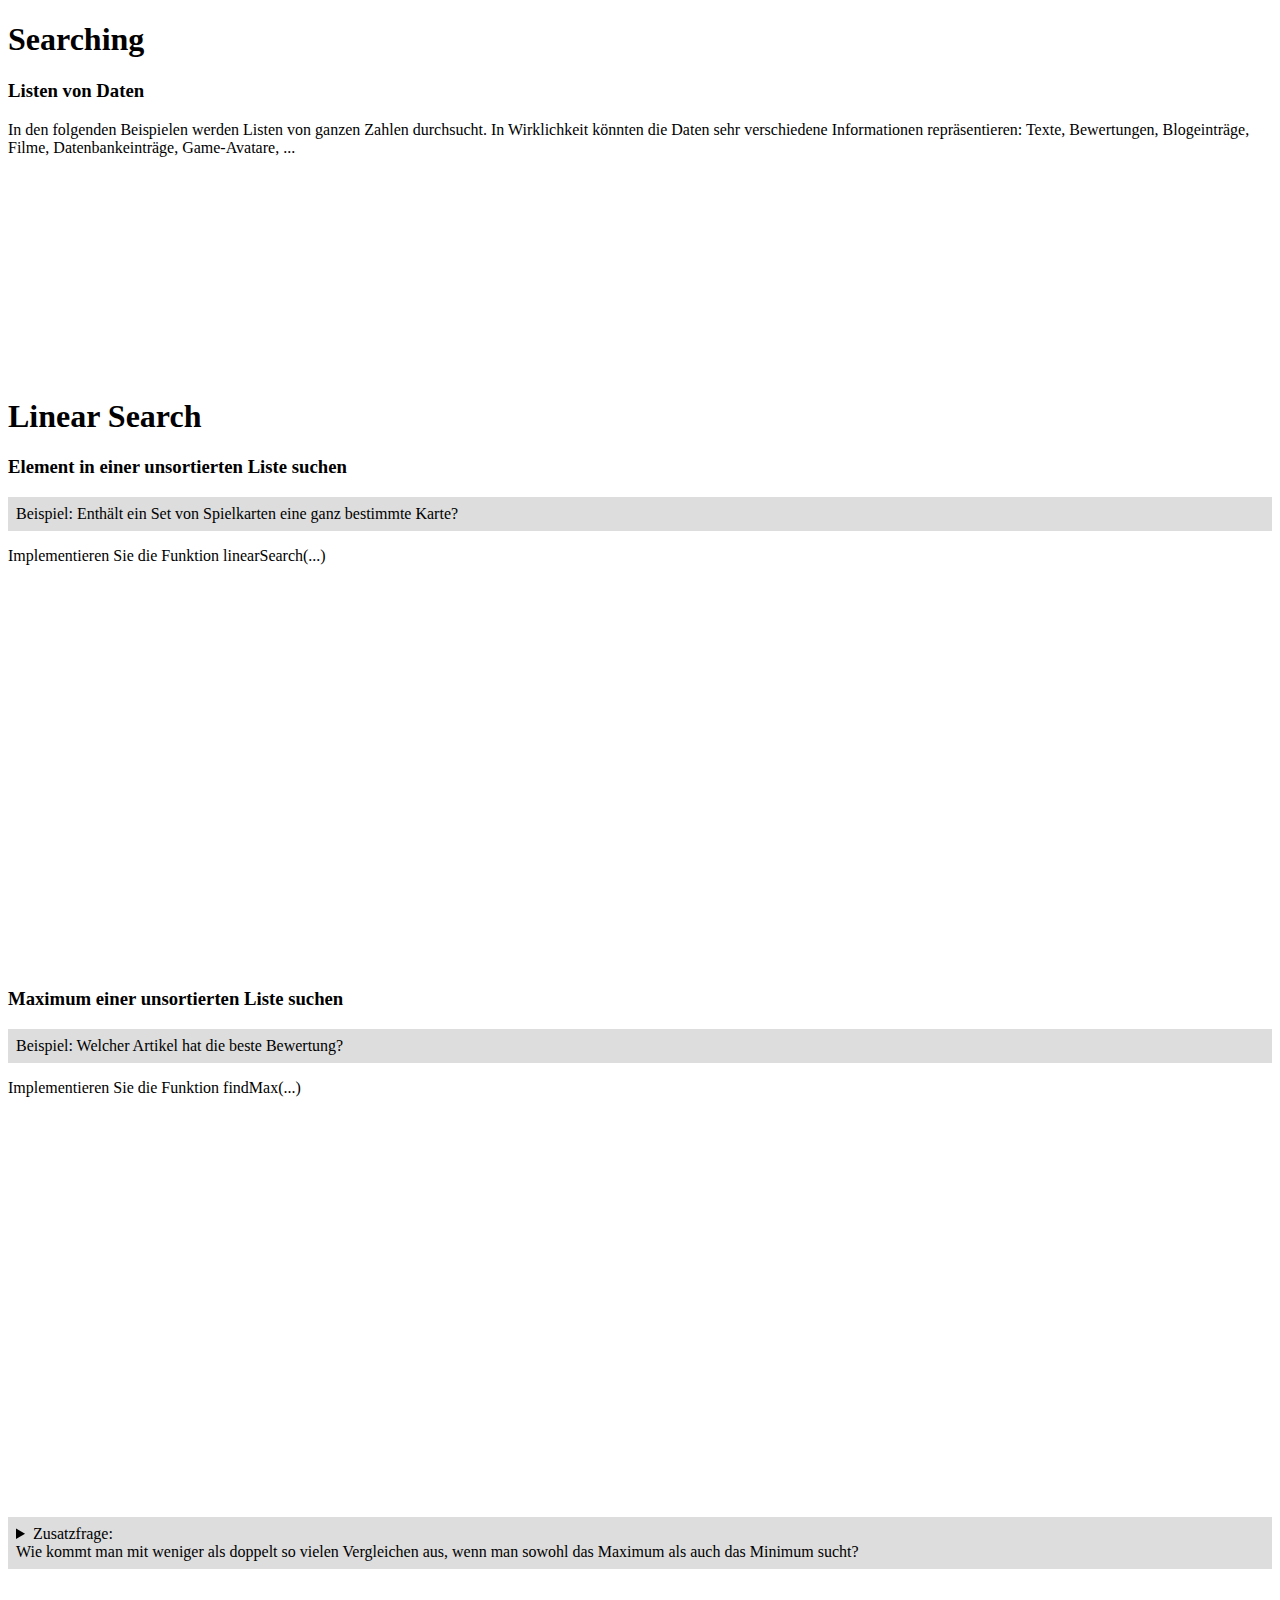
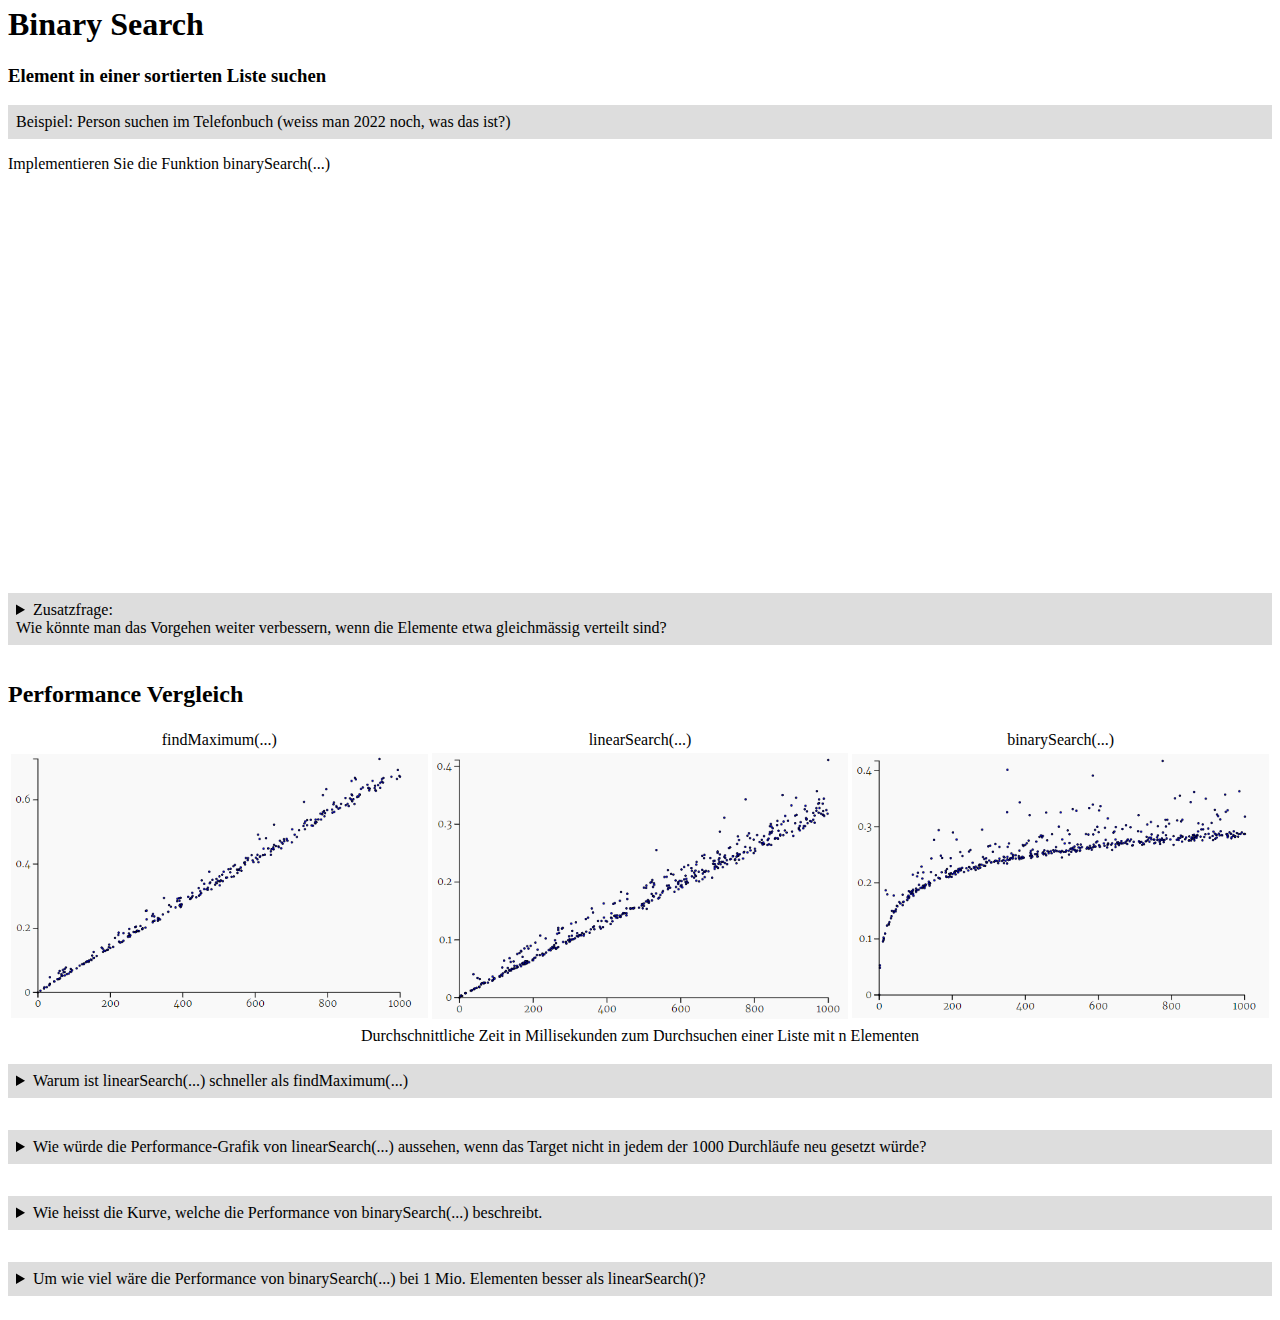
==== index.html @ fd2eef77 "Update index.html" ====
<!DOCTYPE html>
<html lang="en">
<head>
  <meta charset="UTF-8">
  <title>Searching</title>
  <link rel="stylesheet" href="https://gymburgdorf-ef23.github.io/helpers/basicstyle.css"></link>
  <style>
    p {margin: 1em 0;}
    .example {background-color: #ddd; margin: 1em 0; padding: 0.5em;}
    summary {background-color: #ddd; margin: 1em 0; padding: 0.5em;}
    details>div {background-color: #eee; margin-bottom: 1em 0; padding: 0.5em;}
    .performance {margin-bottom: 1em;}
    .performance td {width: 33%; text-align: center;}
    .performance img {width: 100%;}
  </style>
</head>
<body>
<h1>Searching</h1>
<h3>Listen von Daten</h3>
  <p>In den folgenden Beispielen werden Listen von ganzen Zahlen durchsucht. In Wirklichkeit könnten die Daten sehr verschiedene Informationen repräsentieren: Texte, Bewertungen, Blogeinträge, 
    Filme, Datenbankeinträge, Game-Avatare, ...</p>
<iframe src="https://trinket.io/embed/python/24c7a1c69e" width="100%" height="200" frameborder="0" marginwidth="0" marginheight="0" allowfullscreen></iframe>
<h1>Linear Search</h1>
<h3>Element in einer unsortierten Liste suchen</h3>
  <div class="example">Beispiel: Enthält ein Set von Spielkarten eine ganz bestimmte Karte?</div>
  <div>Implementieren Sie die Funktion linearSearch(...)</div>
  <iframe src="https://trinket.io/embed/python/cbec6f0f18" width="100%" height="400" frameborder="0" marginwidth="0" marginheight="0" allowfullscreen title="linear_search_template"></iframe>
<h3>Maximum einer unsortierten Liste suchen</h3>
  <div class="example">Beispiel: Welcher Artikel hat die beste Bewertung?</div>
  <div>Implementieren Sie die Funktion findMax(...)</div>
  <iframe src="https://trinket.io/embed/python/3503bf04b6" width="100%" height="400" frameborder="0" marginwidth="0" marginheight="0" allowfullscreen title="findMax_template"></iframe>
  <div>
    <details>
      <summary>Zusatzfrage:<br>Wie kommt man mit weniger als doppelt so vielen Vergleichen aus, wenn man sowohl das Maximum als auch das Minimum sucht?</summary>
      <div>Man kann immer die nächsten zwei Elemente a und b vergleichen. Anschliessend vergleicht man das grössere mit dem bisherigen Maximum und das kleinere mit dem bisherigen Minimum.
      So braucht man pro zwei Elemente nur drei Vergleiche statt vier. Diese Verbesserung ist also nicht enorm, die Laufzeit bleibt linear.</div>
    </details>
  </div>

<h1>Binary Search</h1>
<h3>Element in einer sortierten Liste suchen</h3>
  <div class="example">Beispiel: Person suchen im Telefonbuch (weiss man 2022 noch, was das ist?)</div>
  <div>Implementieren Sie die Funktion binarySearch(...)</div>
  <iframe src="https://trinket.io/embed/python/e49a5420cf" width="100%" height="400" frameborder="0" marginwidth="0" marginheight="0" allowfullscreen title="binary_search_template"></iframe>
  <div>
  <details>
    <summary>Zusatzfrage:<br>Wie könnte man das Vorgehen weiter verbessern, wenn die Elemente etwa gleichmässig verteilt sind?</summary>
    <div>Man kann für den nächsten Versuch statt der Mitte eine Position wählen, die etwa der erwarteten Position entspricht (für den Namen Zaugg kann man eher hinten im Telefonbuch aufschlagen). Man nennt dies <i>interpolierendes Suchen</i>.</div>
  </details>
  </div>
<h2>Performance Vergleich</h2>
  <table class="performance">
    <tr>
      <td>findMaximum(...)</td>
      <td>linearSearch(...)</td>
      <td>binarySearch(...)</td>
    </tr>
    <tr>
      <td><img src="./performance-findMax.png"></td>
      <td><img src="./performance-linearSearch.png"></td>
      <td><img src="./performance-binarySearch.png"></td>
    </tr>
    <tr>
      <td colspan=3>Durchschnittliche Zeit in Millisekunden zum Durchsuchen einer Liste mit n Elementen</td>
    </tr>
  </table>
  <details>
    <summary>Warum ist linearSearch(...) schneller als findMaximum(...)</summary>
    <div>...</div>
  </details>
  <details>
    <summary>Wie würde die Performance-Grafik von linearSearch(...) aussehen, wenn das Target nicht in jedem der 1000 Durchläufe neu gesetzt würde?</summary>
    <div>...</div>
  </details>
  <details>
    <summary>Wie heisst die Kurve, welche die Performance von binarySearch(...) beschreibt.</summary>
    <div>...</div>
  </details>
  <details>
    <summary>Um wie viel wäre die Performance von binarySearch(...) bei 1 Mio. Elementen besser als linearSearch()?</summary>
    <div>...</div>
  </details>
  
</body>
</html>
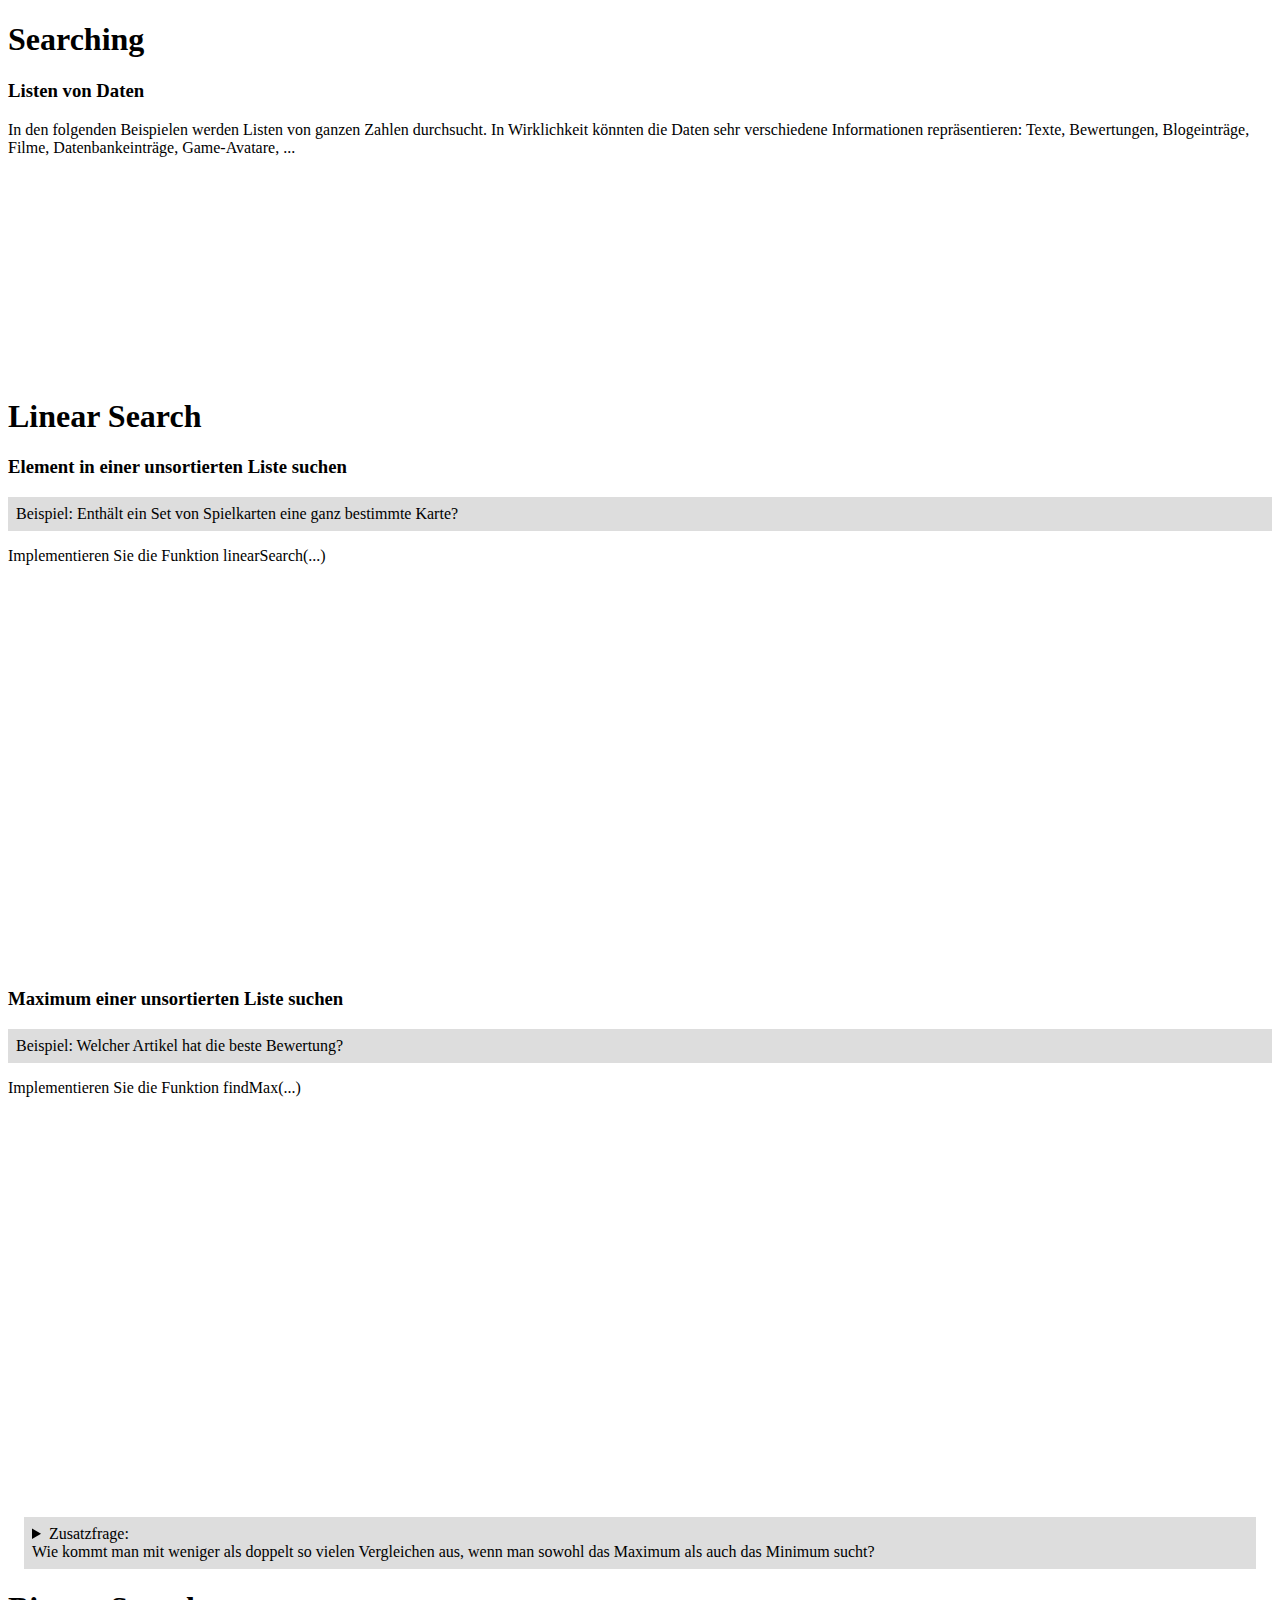
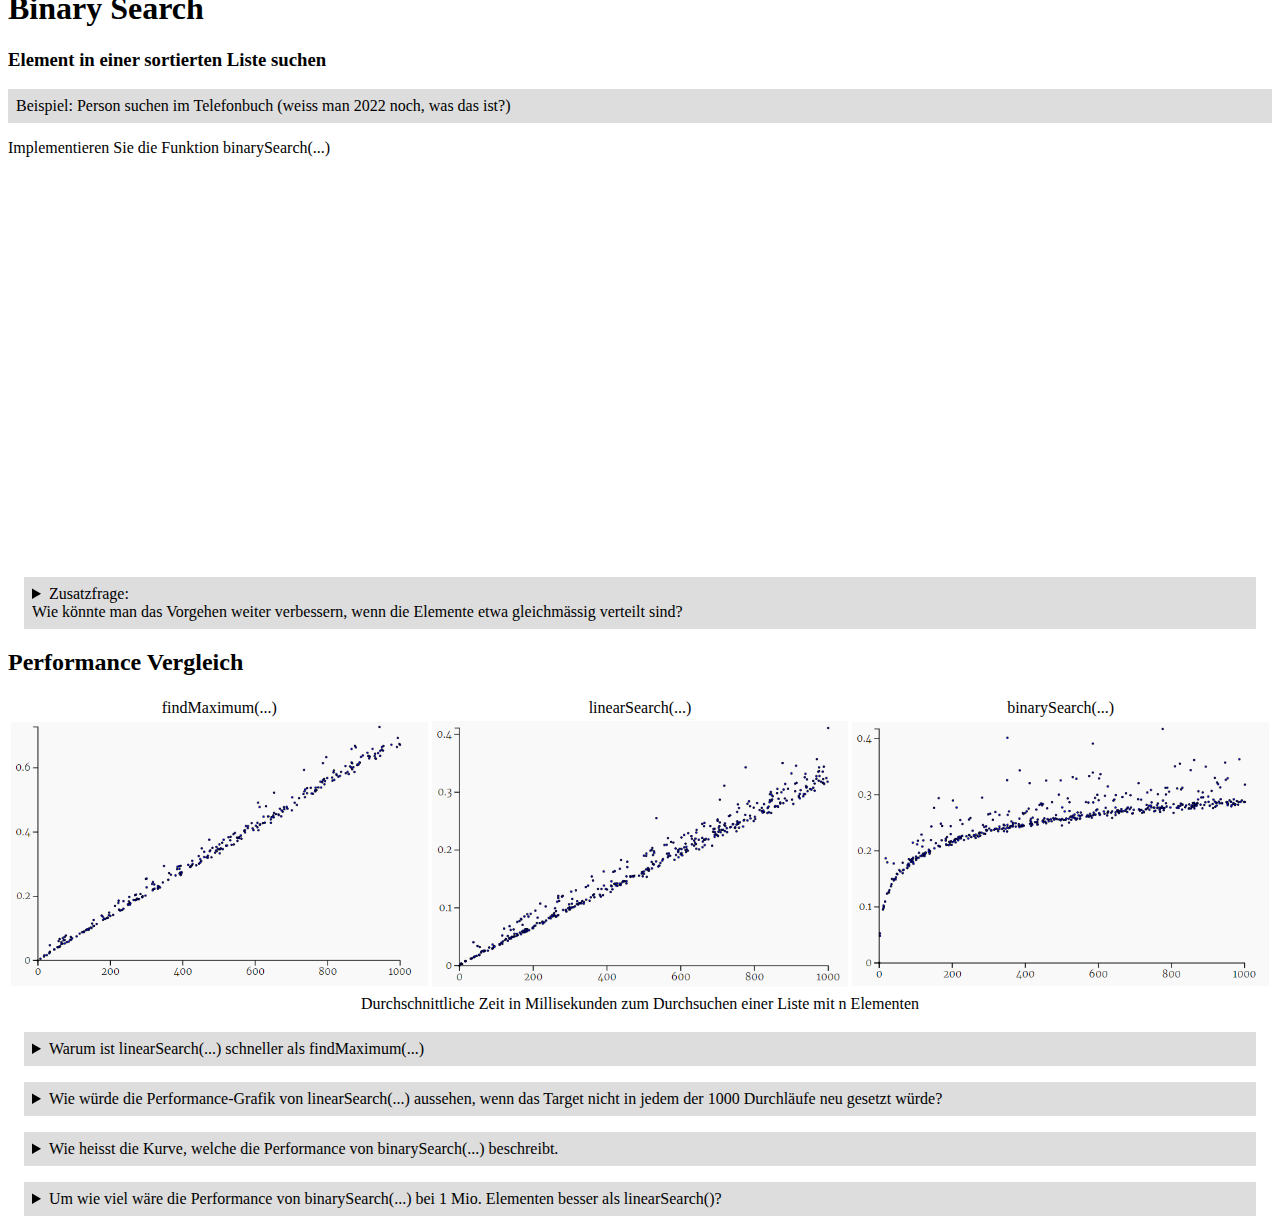
==== commit 6887ee9f: "Update index.html" ====
--- a/index.html
+++ b/index.html
@@ -7,7 +7,8 @@
   <style>
     p {margin: 1em 0;}
     .example {background-color: #ddd; margin: 1em 0; padding: 0.5em;}
-    summary {background-color: #ddd; margin: 1em 0; padding: 0.5em;}
+    details {margin: 1em;}
+    summary {background-color: #ddd; padding: 0.5em;}
     details>div {background-color: #eee; margin-bottom: 1em 0; padding: 0.5em;}
     .performance {margin-bottom: 1em;}
     .performance td {width: 33%; text-align: center;}
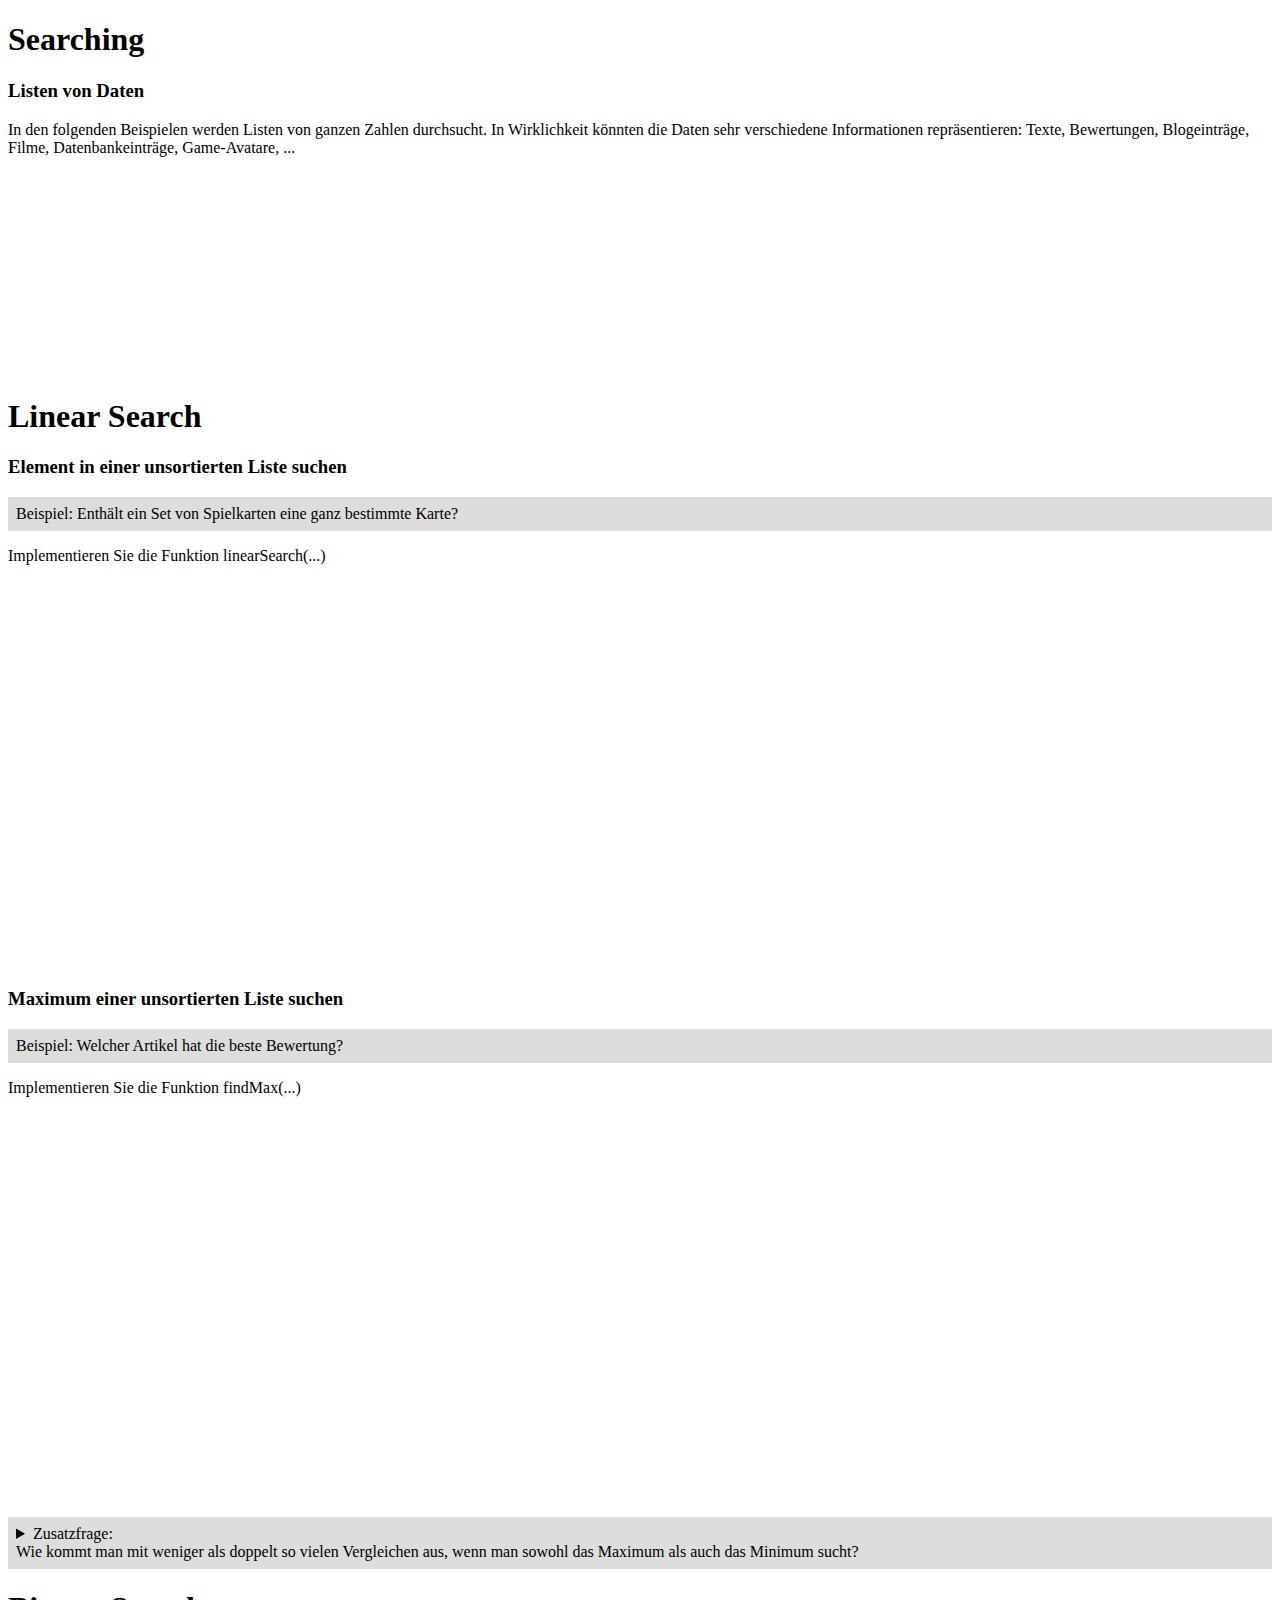
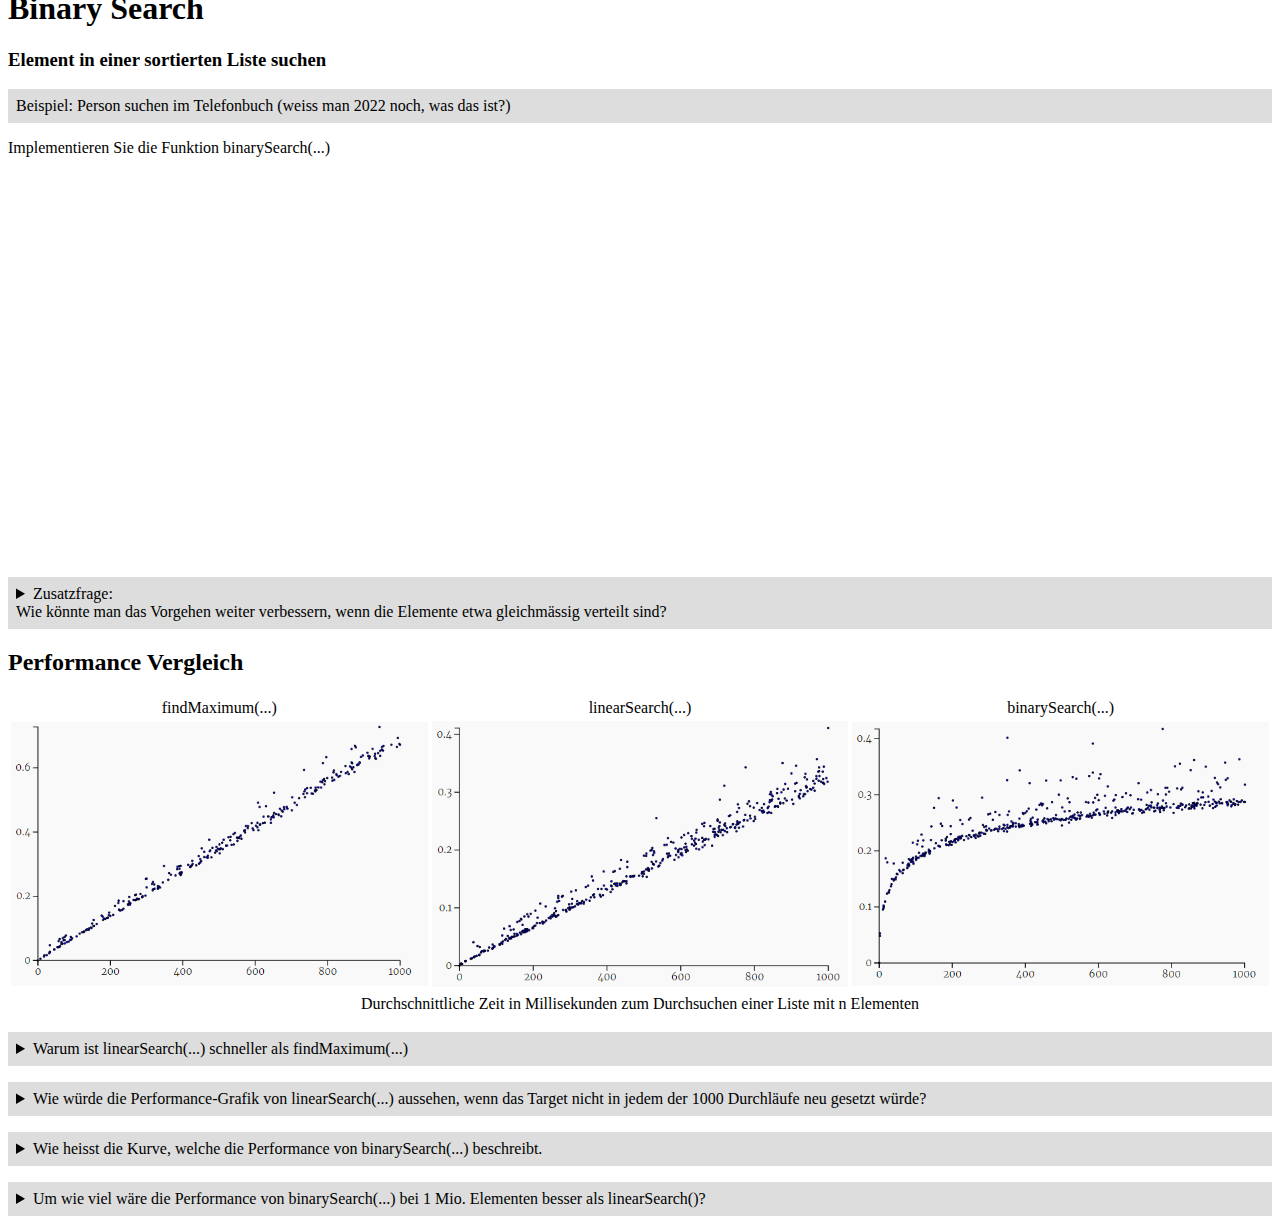
==== commit d9f9022a: "Update index.html" ====
--- a/index.html
+++ b/index.html
@@ -7,7 +7,7 @@
   <style>
     p {margin: 1em 0;}
     .example {background-color: #ddd; margin: 1em 0; padding: 0.5em;}
-    details {margin: 1em;}
+    details {margin: 1em 0;}
     summary {background-color: #ddd; padding: 0.5em;}
     details>div {background-color: #eee; margin-bottom: 1em 0; padding: 0.5em;}
     .performance {margin-bottom: 1em;}
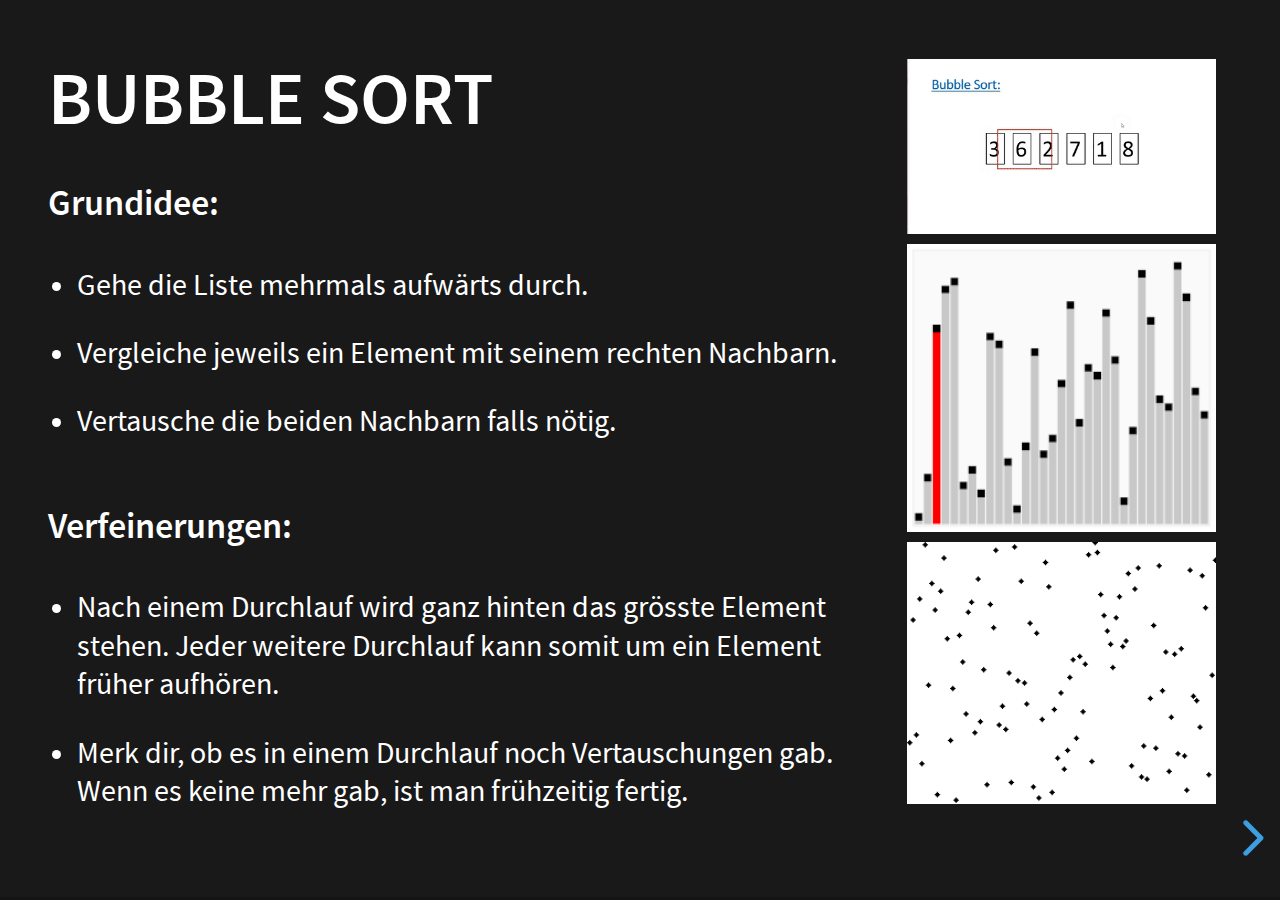
==== commit ecfa4d50: "add index" ====
--- a/index.html
+++ b/index.html
@@ -1,86 +1,267 @@
-<!DOCTYPE html>
-<html lang="en">
-<head>
-  <meta charset="UTF-8">
-  <title>Searching</title>
-  <link rel="stylesheet" href="https://gymburgdorf-ef23.github.io/helpers/basicstyle.css"></link>
-  <style>
-    p {margin: 1em 0;}
-    .example {background-color: #ddd; margin: 1em 0; padding: 0.5em;}
-    details {margin: 1em 0;}
-    summary {background-color: #ddd; padding: 0.5em;}
-    details>div {background-color: #eee; margin-bottom: 1em 0; padding: 0.5em;}
-    .performance {margin-bottom: 1em;}
-    .performance td {width: 33%; text-align: center;}
-    .performance img {width: 100%;}
-  </style>
-</head>
-<body>
-<h1>Searching</h1>
-<h3>Listen von Daten</h3>
-  <p>In den folgenden Beispielen werden Listen von ganzen Zahlen durchsucht. In Wirklichkeit könnten die Daten sehr verschiedene Informationen repräsentieren: Texte, Bewertungen, Blogeinträge, 
-    Filme, Datenbankeinträge, Game-Avatare, ...</p>
-<iframe src="https://trinket.io/embed/python/24c7a1c69e" width="100%" height="200" frameborder="0" marginwidth="0" marginheight="0" allowfullscreen></iframe>
-<h1>Linear Search</h1>
-<h3>Element in einer unsortierten Liste suchen</h3>
-  <div class="example">Beispiel: Enthält ein Set von Spielkarten eine ganz bestimmte Karte?</div>
-  <div>Implementieren Sie die Funktion linearSearch(...)</div>
-  <iframe src="https://trinket.io/embed/python/cbec6f0f18" width="100%" height="400" frameborder="0" marginwidth="0" marginheight="0" allowfullscreen title="linear_search_template"></iframe>
-<h3>Maximum einer unsortierten Liste suchen</h3>
-  <div class="example">Beispiel: Welcher Artikel hat die beste Bewertung?</div>
-  <div>Implementieren Sie die Funktion findMax(...)</div>
-  <iframe src="https://trinket.io/embed/python/3503bf04b6" width="100%" height="400" frameborder="0" marginwidth="0" marginheight="0" allowfullscreen title="findMax_template"></iframe>
-  <div>
-    <details>
-      <summary>Zusatzfrage:<br>Wie kommt man mit weniger als doppelt so vielen Vergleichen aus, wenn man sowohl das Maximum als auch das Minimum sucht?</summary>
-      <div>Man kann immer die nächsten zwei Elemente a und b vergleichen. Anschliessend vergleicht man das grössere mit dem bisherigen Maximum und das kleinere mit dem bisherigen Minimum.
-      So braucht man pro zwei Elemente nur drei Vergleiche statt vier. Diese Verbesserung ist also nicht enorm, die Laufzeit bleibt linear.</div>
-    </details>
-  </div>
-
-<h1>Binary Search</h1>
-<h3>Element in einer sortierten Liste suchen</h3>
-  <div class="example">Beispiel: Person suchen im Telefonbuch (weiss man 2022 noch, was das ist?)</div>
-  <div>Implementieren Sie die Funktion binarySearch(...)</div>
-  <iframe src="https://trinket.io/embed/python/e49a5420cf" width="100%" height="400" frameborder="0" marginwidth="0" marginheight="0" allowfullscreen title="binary_search_template"></iframe>
-  <div>
-  <details>
-    <summary>Zusatzfrage:<br>Wie könnte man das Vorgehen weiter verbessern, wenn die Elemente etwa gleichmässig verteilt sind?</summary>
-    <div>Man kann für den nächsten Versuch statt der Mitte eine Position wählen, die etwa der erwarteten Position entspricht (für den Namen Zaugg kann man eher hinten im Telefonbuch aufschlagen). Man nennt dies <i>interpolierendes Suchen</i>.</div>
-  </details>
-  </div>
-<h2>Performance Vergleich</h2>
-  <table class="performance">
-    <tr>
-      <td>findMaximum(...)</td>
-      <td>linearSearch(...)</td>
-      <td>binarySearch(...)</td>
-    </tr>
-    <tr>
-      <td><img src="./performance-findMax.png"></td>
-      <td><img src="./performance-linearSearch.png"></td>
-      <td><img src="./performance-binarySearch.png"></td>
-    </tr>
-    <tr>
-      <td colspan=3>Durchschnittliche Zeit in Millisekunden zum Durchsuchen einer Liste mit n Elementen</td>
-    </tr>
-  </table>
-  <details>
-    <summary>Warum ist linearSearch(...) schneller als findMaximum(...)</summary>
-    <div>...</div>
-  </details>
-  <details>
-    <summary>Wie würde die Performance-Grafik von linearSearch(...) aussehen, wenn das Target nicht in jedem der 1000 Durchläufe neu gesetzt würde?</summary>
-    <div>...</div>
-  </details>
-  <details>
-    <summary>Wie heisst die Kurve, welche die Performance von binarySearch(...) beschreibt.</summary>
-    <div>...</div>
-  </details>
-  <details>
-    <summary>Um wie viel wäre die Performance von binarySearch(...) bei 1 Mio. Elementen besser als linearSearch()?</summary>
-    <div>...</div>
-  </details>
-  
-</body>
+<!doctype html>
+<html>
+	<head>
+		<meta charset="utf-8">
+		<meta name="viewport" content="width=device-width, initial-scale=1.0, maximum-scale=1.0, user-scalable=no">
+
+		<title>reveal.js</title>
+
+		<link rel="stylesheet" href="dist/reset.css">
+		<link rel="stylesheet" href="dist/reveal.css">
+		<link rel="stylesheet" href="dist/theme/black.css">
+
+		<!-- Theme used for syntax highlighted code -->
+		<link rel="stylesheet" href="plugin/highlight/monokai.css">
+		<style>
+			:root {--r-main-font-size: 24px; --r-block-margin: 0 0}
+			.reveal .slides {text-align: left;}
+			.twocol52 {display: grid; gap: 1.5em; grid-template-columns: 5fr 2fr;}
+			.twocol32 {display: grid; gap: 2em; grid-template-columns: 3fr 2fr;}
+			.media img {width: 100%;}
+			.reveal .slides h2 {font-size: 1.2em; text-transform: none; margin: 1em 0 0.3em 0;}
+			li {margin: 1em 0;}
+			.scales video {height: 9em;}
+		</style>
+	</head>
+	<body>
+		<div class="reveal">
+			<div class="slides">
+				<section >
+					<div class="twocol52">
+						<div class="leftcol">
+							<h1>Bubble Sort</h1>
+							<h2>Grundidee:</h2>
+							<ul>
+								<li>Gehe die Liste mehrmals aufwärts durch.</li>
+								<li>Vergleiche jeweils ein Element mit seinem rechten Nachbarn.</li>
+								<li>Vertausche die beiden Nachbarn falls nötig.</li>
+							</ul>
+							<h2>Verfeinerungen:</h2>
+							<ul>
+								<li>Nach einem Durchlauf wird ganz hinten das grösste Element stehen.
+									Jeder weitere Durchlauf kann somit um ein Element früher aufhören.
+								</li>
+								<li>Merk dir, ob es in einem Durchlauf noch Vertauschungen gab.
+									Wenn es keine mehr gab, ist man frühzeitig fertig.
+								</li>
+							</ul>
+							<!--https://www.youtube.com/watch?v=JP5KkzdUEYI-->
+						</div>
+						<div class="rightcol media">
+							<img src="./media/bubblesort-numbers.gif">
+							<img src="./media/bubblesort.gif">
+							<img src="./media/bubblesort-fast.gif">
+						</div>
+					</div>
+				</section>
+				<section >
+					<div class="twocol32">
+						<div class="leftcol">
+							<h1>Selection Sort</h1>
+							<h2>Grundidee:</h2>
+							<ul>
+								<li>Ganz vorne muss das kleineste Element stehen.</li>
+								<li>Suche also das Minimum der Liste und vertausche es mit dem Element an der ersten Position, usw.</li>
+							</ul>
+						</div>
+						<div class="rightcol media">
+							<img src="./media/selectionSort.gif">
+							
+						</div>
+					</div>
+					<img src="./media/selectionSortLonger.gif">
+				</section>
+				<section >
+					<div class="twocol52">
+						<div class="leftcol">
+							<h1>Insertion Sort</h1>
+							<h2>Grundidee:</h2>
+							<ul>
+								<li>Das erste Element ist bereits eine sortierte Teilliste.</li>
+								<li>Nimm nun immer das nächste Element füge es am richtigen Ort ein.</li>
+								<li>Dazu kann man es soweit wie nötig nach vorne bewegen.</li>
+							</ul>
+						</div>
+						<div class="rightcol media">
+							<img src="./media/insertionSortNumbers.png">
+							<img src="./media/InsertionSort.gif">
+						</div>
+					</div>
+				</section>
+				<section >
+					<section>
+						<div class="twocol32">
+							<div class="leftcol">
+								<h1>Merge Sort</h1>
+								<h2>Grundidee:</h2>
+								<ul>
+									<li>Teile die Liste in zwei Teile auf.</li>
+									<li>Diese zwei Teile werden dann wiederum in zwei Teile aufgeteilt usw.</li>
+									<li>Wenn eine Teilliste nur noch ein Element hat, ist sie sortiert und kann zurückgegeben werden.</li>
+									<li>Wenn man zwei sortierte Teillisten hat, kann man diese schnell zu einer einzigen sortierten Liste zusammenfügen (merging). Man muss dafür nur die beiden vordersten Element vergleichen und jeweils das kleiner auswählen (eine Art Reissverschluss, nur dass es nicht immer abwechselt, sondern immer das kleinere nimmt).</li>
+							</ul>
+							</div>
+							<div class="rightcol media">
+								<img src="./media/mergeSort.png">
+								<img src="./media/mergesort.gif">
+							</div>
+						</div>
+					</section>
+					<section>
+						<img src="./media/merge-sort.png">
+					</section>
+				</section>
+				<section >
+					<section>
+						<div class="twocol32">
+							<div class="leftcol">
+								<h1>Quick Sort</h1>
+								<h2>Grundidee:</h2>
+								<ul>
+									<li>Wähle ein Element aus (nachfolgend Pivot genannt).</li>
+									<li>Teile die übrigen Elemente in zwei Listen auf.
+										<ul>
+											<li>In der Liste links vom Pivot sollen Elemente stehen, die kleiner als das Pivot sind.</li>
+											<li>In der Liste rechts vom Pivot sollen Elemente stehen, die grösser als das Pivot sind.</li>
+										</ul>
+									</li>
+									<li>
+										Die beiden Teillisten müssen nun in sich noch sortiert werden.
+										Dazu kann man wieder Quicksort verwenden (d.h. ein neues Pivot auswählen usw.)
+									</li>
+							</ul>
+							</div>
+							<div class="rightcol media">
+								<img src="./media/QuickSort.gif">
+							</div>
+						</div>
+					</section>
+					<section >
+						<div class="twocol32">
+							<div class="leftcol">
+								<h1>Quick Sort</h1>
+								<h2>Verfeinerungen:</h2>
+								<ul>
+									<li>Das Pivot sollte die Liste möglichst mittig halbieren. Eine zufällige Auswahl (randomized pivot) ist besser, als immer das vorderste oder hinterste Element zu nehmen. Dies ist besonders wichtig, wenn die Liste bereits ganz oder fast sortiert ist.
+										Noch besser: Median of 3 oder median of medians.
+									</li>
+									<li>Noch besser: Median of 3 oder median of medians.
+									</li>
+								</ul>
+							</div>
+							<div class="rightcol media">
+								<img src="./media/QuicksortLonger.gif">
+								<img src="./media/Quicksort1.png">
+
+							</div>
+						</div>
+					</section>
+					<section>
+						<img src="./media/quick-sort.png">
+					</section>
+				</section>
+				<section>
+					<section >
+						<div class="twocol52">
+							<div class="leftcol">
+								<h1>Heap Sort</h1>
+								<h2>Grundidee:</h2>
+								<ul>
+									<li>Baue einen Max-Heap aus der Liste.</li>
+									<li>Wähle nun jeweils die Wurzel aus (=grösstes Element).</li>
+									<li>Vertausche es nun mit dem hintersten Element des Heaps und lasse dieses soweit hinab sinken, bis die Heapeigenschaft wieder hergestellt ist. Der Heap ist nun um ein Element kleiner.</li>
+									<li>Weiter machen bis der Heap leer ist.</li>
+								</ul>
+							</div>
+							<div class="rightcol media">
+								<img src="./media/heapsort.gif">
+							</div>
+						</div>
+					</section>
+					<section>
+						<img src="./media/HeapSortExample.gif"><br>
+						<div>Heaps können sehr gut als Priority Queues verwendet werden.</div>
+						<a href="http://btv.melezinek.cz/binary-heap.html">Heap Sort Visulization</a>
+					</section>
+				</section>
+				<section >
+					<div class="twocol32">
+						<div class="leftcol">
+							<h1>Bucket Sort</h1>
+							<h2>Grundidee:</h2>
+							<ul>
+								<li>Teile diesen Bereich in viele kleine Teilbereiche (Buckets) auf.</li>
+								<li>Platziere jedes Element im richtigen Bucket.</li>
+								<li>Sortiere nun die (wenigen) Elemente in den Buckets mit einem beliebigen Verfahren (z.B. Insertion Sort).</li>
+								<li>Dieses Vorgehen funktioniert nur, wenn die Elemente nicht zu ungleichmässig über einen bestimmten Bereich verteilt sind.</li>
+							</ul>
+						</div>
+						<div class="rightcol media" style="background-color: beige;">
+							<img src="./media/bucketSort.png">
+							<br><br>
+							<img src="./media/Bucket_2.webp">
+						</div>
+					</div>
+				</section>
+				<section >
+					<section>
+						<div class="twocol32">
+							<div class="leftcol">
+								<h1>Radix Sort</h1>
+								<h2>Grundidee:</h2>
+								<ul>
+									<li>Bilde Gruppen mit der hintersten Ziffer.</li>
+									<li>Fasse diese ohne zu mischen wieder zu einer Gruppe zusammen.</li>
+									<li>Bilde Gruppen nach der zweithintersten Ziffer.</li>
+									<li>Usw. bis zur vordersten Ziffer.</li>
+									<li>Dieses Vorgehen funktioniert nur, wenn alle Elemente höchstens eine bestimmte Anzahl Ziffern/Buchstaben haben.</li>
+								</ul>
+							</div>
+							<div class="rightcol media">
+								<img src="./media/radixsort.png">
+								<img src="./media/radixSortAnim.gif">
+								<img src="./media/radixSort.jpg">
+							</div>
+						</div>
+					</section>
+					<section>
+						<h1>Radix Sort</h1>
+						<img style="width:60%;" src="./media/LochkartenSortierer.jpg">
+						<div>
+							Radix Sort wurde früher zum elektromechanischen<br>
+							Sortieren von Lochkarten verwendet.
+						</div>
+					</section>
+				</section>
+				<section>
+					<div class="scales">
+						<h2>Um welche Sortierverfahren handelt es sich?</h1>
+						<video controls src="./media/InsertionSort.mp4"></video>
+						<video controls src="./media/MergeSort.mp4"></video>
+						<video controls src="./media/BubbleSort.mp4"></video>
+						<video controls src="./media/QuickSort.mp4"></video>
+						<video controls src="./media/SelectionSort.mp4"></video>
+						<br>
+						<a href="https://www.csfieldguide.org.nz/en/interactives/sorting-algorithms/">Zum selbst ausprobieren</a>
+					</div>
+				</section>
+			</div>
+		</div>
+
+		<script src="dist/reveal.js"></script>
+		<script src="plugin/notes/notes.js"></script>
+		<script src="plugin/markdown/markdown.js"></script>
+		<script src="plugin/highlight/highlight.js"></script>
+		<script>
+			// More info about initialization & config:
+			// - https://revealjs.com/initialization/
+			// - https://revealjs.com/config/
+			Reveal.initialize({
+				hash: true,
+
+				// Learn about plugins: https://revealjs.com/plugins/
+				plugins: [ RevealMarkdown, RevealHighlight, RevealNotes ]
+			});
+		</script>
+	</body>
 </html>
--- a/dist/reveal.css
+++ b/dist/reveal.css
@@ -0,0 +1,8 @@
+/*!
+* reveal.js 4.2.1
+* https://revealjs.com
+* MIT licensed
+*
+* Copyright (C) 2011-2022 Hakim El Hattab, https://hakim.se
+*/
+.reveal .r-stretch,.reveal .stretch{max-width:none;max-height:none}.reveal pre.r-stretch code,.reveal pre.stretch code{height:100%;max-height:100%;box-sizing:border-box}.reveal .r-fit-text{display:inline-block;white-space:nowrap}.reveal .r-stack{display:grid}.reveal .r-stack>*{grid-area:1/1;margin:auto}.reveal .r-hstack,.reveal .r-vstack{display:flex}.reveal .r-hstack img,.reveal .r-hstack video,.reveal .r-vstack img,.reveal .r-vstack video{min-width:0;min-height:0;-o-object-fit:contain;object-fit:contain}.reveal .r-vstack{flex-direction:column;align-items:center;justify-content:center}.reveal .r-hstack{flex-direction:row;align-items:center;justify-content:center}.reveal .items-stretch{align-items:stretch}.reveal .items-start{align-items:flex-start}.reveal .items-center{align-items:center}.reveal .items-end{align-items:flex-end}.reveal .justify-between{justify-content:space-between}.reveal .justify-around{justify-content:space-around}.reveal .justify-start{justify-content:flex-start}.reveal .justify-center{justify-content:center}.reveal .justify-end{justify-content:flex-end}html.reveal-full-page{width:100%;height:100%;height:100vh;height:calc(var(--vh,1vh) * 100);overflow:hidden}.reveal-viewport{height:100%;overflow:hidden;position:relative;line-height:1;margin:0;background-color:#fff;color:#000}.reveal-viewport:-webkit-full-screen{top:0!important;left:0!important;width:100%!important;height:100%!important;transform:none!important}.reveal-viewport:-ms-fullscreen{top:0!important;left:0!important;width:100%!important;height:100%!important;transform:none!important}.reveal-viewport:fullscreen{top:0!important;left:0!important;width:100%!important;height:100%!important;transform:none!important}.reveal .slides section .fragment{opacity:0;visibility:hidden;transition:all .2s ease;will-change:opacity}.reveal .slides section .fragment.visible{opacity:1;visibility:inherit}.reveal .slides section .fragment.disabled{transition:none}.reveal .slides section .fragment.grow{opacity:1;visibility:inherit}.reveal .slides section .fragment.grow.visible{transform:scale(1.3)}.reveal .slides section .fragment.shrink{opacity:1;visibility:inherit}.reveal .slides section .fragment.shrink.visible{transform:scale(.7)}.reveal .slides section .fragment.zoom-in{transform:scale(.1)}.reveal .slides section .fragment.zoom-in.visible{transform:none}.reveal .slides section .fragment.fade-out{opacity:1;visibility:inherit}.reveal .slides section .fragment.fade-out.visible{opacity:0;visibility:hidden}.reveal .slides section .fragment.semi-fade-out{opacity:1;visibility:inherit}.reveal .slides section .fragment.semi-fade-out.visible{opacity:.5;visibility:inherit}.reveal .slides section .fragment.strike{opacity:1;visibility:inherit}.reveal .slides section .fragment.strike.visible{text-decoration:line-through}.reveal .slides section .fragment.fade-up{transform:translate(0,40px)}.reveal .slides section .fragment.fade-up.visible{transform:translate(0,0)}.reveal .slides section .fragment.fade-down{transform:translate(0,-40px)}.reveal .slides section .fragment.fade-down.visible{transform:translate(0,0)}.reveal .slides section .fragment.fade-right{transform:translate(-40px,0)}.reveal .slides section .fragment.fade-right.visible{transform:translate(0,0)}.reveal .slides section .fragment.fade-left{transform:translate(40px,0)}.reveal .slides section .fragment.fade-left.visible{transform:translate(0,0)}.reveal .slides section .fragment.current-visible,.reveal .slides section .fragment.fade-in-then-out{opacity:0;visibility:hidden}.reveal .slides section .fragment.current-visible.current-fragment,.reveal .slides section .fragment.fade-in-then-out.current-fragment{opacity:1;visibility:inherit}.reveal .slides section .fragment.fade-in-then-semi-out{opacity:0;visibility:hidden}.reveal .slides section .fragment.fade-in-then-semi-out.visible{opacity:.5;visibility:inherit}.reveal .slides section .fragment.fade-in-then-semi-out.current-fragment{opacity:1;visibility:inherit}.reveal .slides section .fragment.highlight-blue,.reveal .slides section .fragment.highlight-current-blue,.reveal .slides section .fragment.highlight-current-green,.reveal .slides section .fragment.highlight-current-red,.reveal .slides section .fragment.highlight-green,.reveal .slides section .fragment.highlight-red{opacity:1;visibility:inherit}.reveal .slides section .fragment.highlight-red.visible{color:#ff2c2d}.reveal .slides section .fragment.highlight-green.visible{color:#17ff2e}.reveal .slides section .fragment.highlight-blue.visible{color:#1b91ff}.reveal .slides section .fragment.highlight-current-red.current-fragment{color:#ff2c2d}.reveal .slides section .fragment.highlight-current-green.current-fragment{color:#17ff2e}.reveal .slides section .fragment.highlight-current-blue.current-fragment{color:#1b91ff}.reveal:after{content:"";font-style:italic}.reveal iframe{z-index:1}.reveal a{position:relative}@keyframes bounce-right{0%,10%,25%,40%,50%{transform:translateX(0)}20%{transform:translateX(10px)}30%{transform:translateX(-5px)}}@keyframes bounce-left{0%,10%,25%,40%,50%{transform:translateX(0)}20%{transform:translateX(-10px)}30%{transform:translateX(5px)}}@keyframes bounce-down{0%,10%,25%,40%,50%{transform:translateY(0)}20%{transform:translateY(10px)}30%{transform:translateY(-5px)}}.reveal .controls{display:none;position:absolute;top:auto;bottom:12px;right:12px;left:auto;z-index:11;color:#000;pointer-events:none;font-size:10px}.reveal .controls button{position:absolute;padding:0;background-color:transparent;border:0;outline:0;cursor:pointer;color:currentColor;transform:scale(.9999);transition:color .2s ease,opacity .2s ease,transform .2s ease;z-index:2;pointer-events:auto;font-size:inherit;visibility:hidden;opacity:0;-webkit-appearance:none;-webkit-tap-highlight-color:transparent}.reveal .controls .controls-arrow:after,.reveal .controls .controls-arrow:before{content:"";position:absolute;top:0;left:0;width:2.6em;height:.5em;border-radius:.25em;background-color:currentColor;transition:all .15s ease,background-color .8s ease;transform-origin:.2em 50%;will-change:transform}.reveal .controls .controls-arrow{position:relative;width:3.6em;height:3.6em}.reveal .controls .controls-arrow:before{transform:translateX(.5em) translateY(1.55em) rotate(45deg)}.reveal .controls .controls-arrow:after{transform:translateX(.5em) translateY(1.55em) rotate(-45deg)}.reveal .controls .controls-arrow:hover:before{transform:translateX(.5em) translateY(1.55em) rotate(40deg)}.reveal .controls .controls-arrow:hover:after{transform:translateX(.5em) translateY(1.55em) rotate(-40deg)}.reveal .controls .controls-arrow:active:before{transform:translateX(.5em) translateY(1.55em) rotate(36deg)}.reveal .controls .controls-arrow:active:after{transform:translateX(.5em) translateY(1.55em) rotate(-36deg)}.reveal .controls .navigate-left{right:6.4em;bottom:3.2em;transform:translateX(-10px)}.reveal .controls .navigate-left.highlight{animation:bounce-left 2s 50 both ease-out}.reveal .controls .navigate-right{right:0;bottom:3.2em;transform:translateX(10px)}.reveal .controls .navigate-right .controls-arrow{transform:rotate(180deg)}.reveal .controls .navigate-right.highlight{animation:bounce-right 2s 50 both ease-out}.reveal .controls .navigate-up{right:3.2em;bottom:6.4em;transform:translateY(-10px)}.reveal .controls .navigate-up .controls-arrow{transform:rotate(90deg)}.reveal .controls .navigate-down{right:3.2em;bottom:-1.4em;padding-bottom:1.4em;transform:translateY(10px)}.reveal .controls .navigate-down .controls-arrow{transform:rotate(-90deg)}.reveal .controls .navigate-down.highlight{animation:bounce-down 2s 50 both ease-out}.reveal .controls[data-controls-back-arrows=faded] .navigate-up.enabled{opacity:.3}.reveal .controls[data-controls-back-arrows=faded] .navigate-up.enabled:hover{opacity:1}.reveal .controls[data-controls-back-arrows=hidden] .navigate-up.enabled{opacity:0;visibility:hidden}.reveal .controls .enabled{visibility:visible;opacity:.9;cursor:pointer;transform:none}.reveal .controls .enabled.fragmented{opacity:.5}.reveal .controls .enabled.fragmented:hover,.reveal .controls .enabled:hover{opacity:1}.reveal:not(.rtl) .controls[data-controls-back-arrows=faded] .navigate-left.enabled{opacity:.3}.reveal:not(.rtl) .controls[data-controls-back-arrows=faded] .navigate-left.enabled:hover{opacity:1}.reveal:not(.rtl) .controls[data-controls-back-arrows=hidden] .navigate-left.enabled{opacity:0;visibility:hidden}.reveal.rtl .controls[data-controls-back-arrows=faded] .navigate-right.enabled{opacity:.3}.reveal.rtl .controls[data-controls-back-arrows=faded] .navigate-right.enabled:hover{opacity:1}.reveal.rtl .controls[data-controls-back-arrows=hidden] .navigate-right.enabled{opacity:0;visibility:hidden}.reveal[data-navigation-mode=linear].has-horizontal-slides .navigate-down,.reveal[data-navigation-mode=linear].has-horizontal-slides .navigate-up{display:none}.reveal:not(.has-vertical-slides) .controls .navigate-left,.reveal[data-navigation-mode=linear].has-horizontal-slides .navigate-left{bottom:1.4em;right:5.5em}.reveal:not(.has-vertical-slides) .controls .navigate-right,.reveal[data-navigation-mode=linear].has-horizontal-slides .navigate-right{bottom:1.4em;right:.5em}.reveal:not(.has-horizontal-slides) .controls .navigate-up{right:1.4em;bottom:5em}.reveal:not(.has-horizontal-slides) .controls .navigate-down{right:1.4em;bottom:.5em}.reveal.has-dark-background .controls{color:#fff}.reveal.has-light-background .controls{color:#000}.reveal.no-hover .controls .controls-arrow:active:before,.reveal.no-hover .controls .controls-arrow:hover:before{transform:translateX(.5em) translateY(1.55em) rotate(45deg)}.reveal.no-hover .controls .controls-arrow:active:after,.reveal.no-hover .controls .controls-arrow:hover:after{transform:translateX(.5em) translateY(1.55em) rotate(-45deg)}@media screen and (min-width:500px){.reveal .controls[data-controls-layout=edges]{top:0;right:0;bottom:0;left:0}.reveal .controls[data-controls-layout=edges] .navigate-down,.reveal .controls[data-controls-layout=edges] .navigate-left,.reveal .controls[data-controls-layout=edges] .navigate-right,.reveal .controls[data-controls-layout=edges] .navigate-up{bottom:auto;right:auto}.reveal .controls[data-controls-layout=edges] .navigate-left{top:50%;left:.8em;margin-top:-1.8em}.reveal .controls[data-controls-layout=edges] .navigate-right{top:50%;right:.8em;margin-top:-1.8em}.reveal .controls[data-controls-layout=edges] .navigate-up{top:.8em;left:50%;margin-left:-1.8em}.reveal .controls[data-controls-layout=edges] .navigate-down{bottom:-.3em;left:50%;margin-left:-1.8em}}.reveal .progress{position:absolute;display:none;height:3px;width:100%;bottom:0;left:0;z-index:10;background-color:rgba(0,0,0,.2);color:#fff}.reveal .progress:after{content:"";display:block;position:absolute;height:10px;width:100%;top:-10px}.reveal .progress span{display:block;height:100%;width:100%;background-color:currentColor;transition:transform .8s cubic-bezier(.26,.86,.44,.985);transform-origin:0 0;transform:scaleX(0)}.reveal .slide-number{position:absolute;display:block;right:8px;bottom:8px;z-index:31;font-family:Helvetica,sans-serif;font-size:12px;line-height:1;color:#fff;background-color:rgba(0,0,0,.4);padding:5px}.reveal .slide-number a{color:currentColor}.reveal .slide-number-delimiter{margin:0 3px}.reveal{position:relative;width:100%;height:100%;overflow:hidden;touch-action:pinch-zoom}.reveal.embedded{touch-action:pan-y}.reveal .slides{position:absolute;width:100%;height:100%;top:0;right:0;bottom:0;left:0;margin:auto;pointer-events:none;overflow:visible;z-index:1;text-align:center;perspective:600px;perspective-origin:50% 40%}.reveal .slides>section{perspective:600px}.reveal .slides>section,.reveal .slides>section>section{display:none;position:absolute;width:100%;pointer-events:auto;z-index:10;transform-style:flat;transition:transform-origin .8s cubic-bezier(.26,.86,.44,.985),transform .8s cubic-bezier(.26,.86,.44,.985),visibility .8s cubic-bezier(.26,.86,.44,.985),opacity .8s cubic-bezier(.26,.86,.44,.985)}.reveal[data-transition-speed=fast] .slides section{transition-duration:.4s}.reveal[data-transition-speed=slow] .slides section{transition-duration:1.2s}.reveal .slides section[data-transition-speed=fast]{transition-duration:.4s}.reveal .slides section[data-transition-speed=slow]{transition-duration:1.2s}.reveal .slides>section.stack{padding-top:0;padding-bottom:0;pointer-events:none;height:100%}.reveal .slides>section.present,.reveal .slides>section>section.present{display:block;z-index:11;opacity:1}.reveal .slides>section:empty,.reveal .slides>section>section:empty,.reveal .slides>section>section[data-background-interactive],.reveal .slides>section[data-background-interactive]{pointer-events:none}.reveal.center,.reveal.center .slides,.reveal.center .slides section{min-height:0!important}.reveal .slides>section:not(.present),.reveal .slides>section>section:not(.present){pointer-events:none}.reveal.overview .slides>section,.reveal.overview .slides>section>section{pointer-events:auto}.reveal .slides>section.future,.reveal .slides>section.past,.reveal .slides>section>section.future,.reveal .slides>section>section.past{opacity:0}.reveal .slides>section[data-transition=slide].past,.reveal .slides>section[data-transition~=slide-out].past,.reveal.slide .slides>section:not([data-transition]).past{transform:translate(-150%,0)}.reveal .slides>section[data-transition=slide].future,.reveal .slides>section[data-transition~=slide-in].future,.reveal.slide .slides>section:not([data-transition]).future{transform:translate(150%,0)}.reveal .slides>section>section[data-transition=slide].past,.reveal .slides>section>section[data-transition~=slide-out].past,.reveal.slide .slides>section>section:not([data-transition]).past{transform:translate(0,-150%)}.reveal .slides>section>section[data-transition=slide].future,.reveal .slides>section>section[data-transition~=slide-in].future,.reveal.slide .slides>section>section:not([data-transition]).future{transform:translate(0,150%)}.reveal .slides>section[data-transition=linear].past,.reveal .slides>section[data-transition~=linear-out].past,.reveal.linear .slides>section:not([data-transition]).past{transform:translate(-150%,0)}.reveal .slides>section[data-transition=linear].future,.reveal .slides>section[data-transition~=linear-in].future,.reveal.linear .slides>section:not([data-transition]).future{transform:translate(150%,0)}.reveal .slides>section>section[data-transition=linear].past,.reveal .slides>section>section[data-transition~=linear-out].past,.reveal.linear .slides>section>section:not([data-transition]).past{transform:translate(0,-150%)}.reveal .slides>section>section[data-transition=linear].future,.reveal .slides>section>section[data-transition~=linear-in].future,.reveal.linear .slides>section>section:not([data-transition]).future{transform:translate(0,150%)}.reveal .slides section[data-transition=default].stack,.reveal.default .slides section.stack{transform-style:preserve-3d}.reveal .slides>section[data-transition=default].past,.reveal .slides>section[data-transition~=default-out].past,.reveal.default .slides>section:not([data-transition]).past{transform:translate3d(-100%,0,0) rotateY(-90deg) translate3d(-100%,0,0)}.reveal .slides>section[data-transition=default].future,.reveal .slides>section[data-transition~=default-in].future,.reveal.default .slides>section:not([data-transition]).future{transform:translate3d(100%,0,0) rotateY(90deg) translate3d(100%,0,0)}.reveal .slides>section>section[data-transition=default].past,.reveal .slides>section>section[data-transition~=default-out].past,.reveal.default .slides>section>section:not([data-transition]).past{transform:translate3d(0,-300px,0) rotateX(70deg) translate3d(0,-300px,0)}.reveal .slides>section>section[data-transition=default].future,.reveal .slides>section>section[data-transition~=default-in].future,.reveal.default .slides>section>section:not([data-transition]).future{transform:translate3d(0,300px,0) rotateX(-70deg) translate3d(0,300px,0)}.reveal .slides section[data-transition=convex].stack,.reveal.convex .slides section.stack{transform-style:preserve-3d}.reveal .slides>section[data-transition=convex].past,.reveal .slides>section[data-transition~=convex-out].past,.reveal.convex .slides>section:not([data-transition]).past{transform:translate3d(-100%,0,0) rotateY(-90deg) translate3d(-100%,0,0)}.reveal .slides>section[data-transition=convex].future,.reveal .slides>section[data-transition~=convex-in].future,.reveal.convex .slides>section:not([data-transition]).future{transform:translate3d(100%,0,0) rotateY(90deg) translate3d(100%,0,0)}.reveal .slides>section>section[data-transition=convex].past,.reveal .slides>section>section[data-transition~=convex-out].past,.reveal.convex .slides>section>section:not([data-transition]).past{transform:translate3d(0,-300px,0) rotateX(70deg) translate3d(0,-300px,0)}.reveal .slides>section>section[data-transition=convex].future,.reveal .slides>section>section[data-transition~=convex-in].future,.reveal.convex .slides>section>section:not([data-transition]).future{transform:translate3d(0,300px,0) rotateX(-70deg) translate3d(0,300px,0)}.reveal .slides section[data-transition=concave].stack,.reveal.concave .slides section.stack{transform-style:preserve-3d}.reveal .slides>section[data-transition=concave].past,.reveal .slides>section[data-transition~=concave-out].past,.reveal.concave .slides>section:not([data-transition]).past{transform:translate3d(-100%,0,0) rotateY(90deg) translate3d(-100%,0,0)}.reveal .slides>section[data-transition=concave].future,.reveal .slides>section[data-transition~=concave-in].future,.reveal.concave .slides>section:not([data-transition]).future{transform:translate3d(100%,0,0) rotateY(-90deg) translate3d(100%,0,0)}.reveal .slides>section>section[data-transition=concave].past,.reveal .slides>section>section[data-transition~=concave-out].past,.reveal.concave .slides>section>section:not([data-transition]).past{transform:translate3d(0,-80%,0) rotateX(-70deg) translate3d(0,-80%,0)}.reveal .slides>section>section[data-transition=concave].future,.reveal .slides>section>section[data-transition~=concave-in].future,.reveal.concave .slides>section>section:not([data-transition]).future{transform:translate3d(0,80%,0) rotateX(70deg) translate3d(0,80%,0)}.reveal .slides section[data-transition=zoom],.reveal.zoom .slides section:not([data-transition]){transition-timing-function:ease}.reveal .slides>section[data-transition=zoom].past,.reveal .slides>section[data-transition~=zoom-out].past,.reveal.zoom .slides>section:not([data-transition]).past{visibility:hidden;transform:scale(16)}.reveal .slides>section[data-transition=zoom].future,.reveal .slides>section[data-transition~=zoom-in].future,.reveal.zoom .slides>section:not([data-transition]).future{visibility:hidden;transform:scale(.2)}.reveal .slides>section>section[data-transition=zoom].past,.reveal .slides>section>section[data-transition~=zoom-out].past,.reveal.zoom .slides>section>section:not([data-transition]).past{transform:scale(16)}.reveal .slides>section>section[data-transition=zoom].future,.reveal .slides>section>section[data-transition~=zoom-in].future,.reveal.zoom .slides>section>section:not([data-transition]).future{transform:scale(.2)}.reveal.cube .slides{perspective:1300px}.reveal.cube .slides section{padding:30px;min-height:700px;-webkit-backface-visibility:hidden;backface-visibility:hidden;box-sizing:border-box;transform-style:preserve-3d}.reveal.center.cube .slides section{min-height:0}.reveal.cube .slides section:not(.stack):before{content:"";position:absolute;display:block;width:100%;height:100%;left:0;top:0;background:rgba(0,0,0,.1);border-radius:4px;transform:translateZ(-20px)}.reveal.cube .slides section:not(.stack):after{content:"";position:absolute;display:block;width:90%;height:30px;left:5%;bottom:0;background:0 0;z-index:1;border-radius:4px;box-shadow:0 95px 25px rgba(0,0,0,.2);transform:translateZ(-90px) rotateX(65deg)}.reveal.cube .slides>section.stack{padding:0;background:0 0}.reveal.cube .slides>section.past{transform-origin:100% 0;transform:translate3d(-100%,0,0) rotateY(-90deg)}.reveal.cube .slides>section.future{transform-origin:0 0;transform:translate3d(100%,0,0) rotateY(90deg)}.reveal.cube .slides>section>section.past{transform-origin:0 100%;transform:translate3d(0,-100%,0) rotateX(90deg)}.reveal.cube .slides>section>section.future{transform-origin:0 0;transform:translate3d(0,100%,0) rotateX(-90deg)}.reveal.page .slides{perspective-origin:0 50%;perspective:3000px}.reveal.page .slides section{padding:30px;min-height:700px;box-sizing:border-box;transform-style:preserve-3d}.reveal.page .slides section.past{z-index:12}.reveal.page .slides section:not(.stack):before{content:"";position:absolute;display:block;width:100%;height:100%;left:0;top:0;background:rgba(0,0,0,.1);transform:translateZ(-20px)}.reveal.page .slides section:not(.stack):after{content:"";position:absolute;display:block;width:90%;height:30px;left:5%;bottom:0;background:0 0;z-index:1;border-radius:4px;box-shadow:0 95px 25px rgba(0,0,0,.2);-webkit-transform:translateZ(-90px) rotateX(65deg)}.reveal.page .slides>section.stack{padding:0;background:0 0}.reveal.page .slides>section.past{transform-origin:0 0;transform:translate3d(-40%,0,0) rotateY(-80deg)}.reveal.page .slides>section.future{transform-origin:100% 0;transform:translate3d(0,0,0)}.reveal.page .slides>section>section.past{transform-origin:0 0;transform:translate3d(0,-40%,0) rotateX(80deg)}.reveal.page .slides>section>section.future{transform-origin:0 100%;transform:translate3d(0,0,0)}.reveal .slides section[data-transition=fade],.reveal.fade .slides section:not([data-transition]),.reveal.fade .slides>section>section:not([data-transition]){transform:none;transition:opacity .5s}.reveal.fade.overview .slides section,.reveal.fade.overview .slides>section>section{transition:none}.reveal .slides section[data-transition=none],.reveal.none .slides section:not([data-transition]){transform:none;transition:none}.reveal .pause-overlay{position:absolute;top:0;left:0;width:100%;height:100%;background:#000;visibility:hidden;opacity:0;z-index:100;transition:all 1s ease}.reveal .pause-overlay .resume-button{position:absolute;bottom:20px;right:20px;color:#ccc;border-radius:2px;padding:6px 14px;border:2px solid #ccc;font-size:16px;background:0 0;cursor:pointer}.reveal .pause-overlay .resume-button:hover{color:#fff;border-color:#fff}.reveal.paused .pause-overlay{visibility:visible;opacity:1}.reveal .no-transition,.reveal .no-transition *,.reveal .slides.disable-slide-transitions section{transition:none!important}.reveal .slides.disable-slide-transitions section{transform:none!important}.reveal .backgrounds{position:absolute;width:100%;height:100%;top:0;left:0;perspective:600px}.reveal .slide-background{display:none;position:absolute;width:100%;height:100%;opacity:0;visibility:hidden;overflow:hidden;background-color:rgba(0,0,0,0);transition:all .8s cubic-bezier(.26,.86,.44,.985)}.reveal .slide-background-content{position:absolute;width:100%;height:100%;background-position:50% 50%;background-repeat:no-repeat;background-size:cover}.reveal .slide-background.stack{display:block}.reveal .slide-background.present{opacity:1;visibility:visible;z-index:2}.print-pdf .reveal .slide-background{opacity:1!important;visibility:visible!important}.reveal .slide-background video{position:absolute;width:100%;height:100%;max-width:none;max-height:none;top:0;left:0;-o-object-fit:cover;object-fit:cover}.reveal .slide-background[data-background-size=contain] video{-o-object-fit:contain;object-fit:contain}.reveal>.backgrounds .slide-background[data-background-transition=none],.reveal[data-background-transition=none]>.backgrounds .slide-background:not([data-background-transition]){transition:none}.reveal>.backgrounds .slide-background[data-background-transition=slide],.reveal[data-background-transition=slide]>.backgrounds .slide-background:not([data-background-transition]){opacity:1}.reveal>.backgrounds .slide-background.past[data-background-transition=slide],.reveal[data-background-transition=slide]>.backgrounds .slide-background.past:not([data-background-transition]){transform:translate(-100%,0)}.reveal>.backgrounds .slide-background.future[data-background-transition=slide],.reveal[data-background-transition=slide]>.backgrounds .slide-background.future:not([data-background-transition]){transform:translate(100%,0)}.reveal>.backgrounds .slide-background>.slide-background.past[data-background-transition=slide],.reveal[data-background-transition=slide]>.backgrounds .slide-background>.slide-background.past:not([data-background-transition]){transform:translate(0,-100%)}.reveal>.backgrounds .slide-background>.slide-background.future[data-background-transition=slide],.reveal[data-background-transition=slide]>.backgrounds .slide-background>.slide-background.future:not([data-background-transition]){transform:translate(0,100%)}.reveal>.backgrounds .slide-background.past[data-background-transition=convex],.reveal[data-background-transition=convex]>.backgrounds .slide-background.past:not([data-background-transition]){opacity:0;transform:translate3d(-100%,0,0) rotateY(-90deg) translate3d(-100%,0,0)}.reveal>.backgrounds .slide-background.future[data-background-transition=convex],.reveal[data-background-transition=convex]>.backgrounds .slide-background.future:not([data-background-transition]){opacity:0;transform:translate3d(100%,0,0) rotateY(90deg) translate3d(100%,0,0)}.reveal>.backgrounds .slide-background>.slide-background.past[data-background-transition=convex],.reveal[data-background-transition=convex]>.backgrounds .slide-background>.slide-background.past:not([data-background-transition]){opacity:0;transform:translate3d(0,-100%,0) rotateX(90deg) translate3d(0,-100%,0)}.reveal>.backgrounds .slide-background>.slide-background.future[data-background-transition=convex],.reveal[data-background-transition=convex]>.backgrounds .slide-background>.slide-background.future:not([data-background-transition]){opacity:0;transform:translate3d(0,100%,0) rotateX(-90deg) translate3d(0,100%,0)}.reveal>.backgrounds .slide-background.past[data-background-transition=concave],.reveal[data-background-transition=concave]>.backgrounds .slide-background.past:not([data-background-transition]){opacity:0;transform:translate3d(-100%,0,0) rotateY(90deg) translate3d(-100%,0,0)}.reveal>.backgrounds .slide-background.future[data-background-transition=concave],.reveal[data-background-transition=concave]>.backgrounds .slide-background.future:not([data-background-transition]){opacity:0;transform:translate3d(100%,0,0) rotateY(-90deg) translate3d(100%,0,0)}.reveal>.backgrounds .slide-background>.slide-background.past[data-background-transition=concave],.reveal[data-background-transition=concave]>.backgrounds .slide-background>.slide-background.past:not([data-background-transition]){opacity:0;transform:translate3d(0,-100%,0) rotateX(-90deg) translate3d(0,-100%,0)}.reveal>.backgrounds .slide-background>.slide-background.future[data-background-transition=concave],.reveal[data-background-transition=concave]>.backgrounds .slide-background>.slide-background.future:not([data-background-transition]){opacity:0;transform:translate3d(0,100%,0) rotateX(90deg) translate3d(0,100%,0)}.reveal>.backgrounds .slide-background[data-background-transition=zoom],.reveal[data-background-transition=zoom]>.backgrounds .slide-background:not([data-background-transition]){transition-timing-function:ease}.reveal>.backgrounds .slide-background.past[data-background-transition=zoom],.reveal[data-background-transition=zoom]>.backgrounds .slide-background.past:not([data-background-transition]){opacity:0;visibility:hidden;transform:scale(16)}.reveal>.backgrounds .slide-background.future[data-background-transition=zoom],.reveal[data-background-transition=zoom]>.backgrounds .slide-background.future:not([data-background-transition]){opacity:0;visibility:hidden;transform:scale(.2)}.reveal>.backgrounds .slide-background>.slide-background.past[data-background-transition=zoom],.reveal[data-background-transition=zoom]>.backgrounds .slide-background>.slide-background.past:not([data-background-transition]){opacity:0;visibility:hidden;transform:scale(16)}.reveal>.backgrounds .slide-background>.slide-background.future[data-background-transition=zoom],.reveal[data-background-transition=zoom]>.backgrounds .slide-background>.slide-background.future:not([data-background-transition]){opacity:0;visibility:hidden;transform:scale(.2)}.reveal[data-transition-speed=fast]>.backgrounds .slide-background{transition-duration:.4s}.reveal[data-transition-speed=slow]>.backgrounds .slide-background{transition-duration:1.2s}.reveal [data-auto-animate-target^=unmatched]{will-change:opacity}.reveal section[data-auto-animate]:not(.stack):not([data-auto-animate=running]) [data-auto-animate-target^=unmatched]{opacity:0}.reveal.overview{perspective-origin:50% 50%;perspective:700px}.reveal.overview .slides{-moz-transform-style:preserve-3d}.reveal.overview .slides section{height:100%;top:0!important;opacity:1!important;overflow:hidden;visibility:visible!important;cursor:pointer;box-sizing:border-box}.reveal.overview .slides section.present,.reveal.overview .slides section:hover{outline:10px solid rgba(150,150,150,.4);outline-offset:10px}.reveal.overview .slides section .fragment{opacity:1;transition:none}.reveal.overview .slides section:after,.reveal.overview .slides section:before{display:none!important}.reveal.overview .slides>section.stack{padding:0;top:0!important;background:0 0;outline:0;overflow:visible}.reveal.overview .backgrounds{perspective:inherit;-moz-transform-style:preserve-3d}.reveal.overview .backgrounds .slide-background{opacity:1;visibility:visible;outline:10px solid rgba(150,150,150,.1);outline-offset:10px}.reveal.overview .backgrounds .slide-background.stack{overflow:visible}.reveal.overview .slides section,.reveal.overview-deactivating .slides section{transition:none}.reveal.overview .backgrounds .slide-background,.reveal.overview-deactivating .backgrounds .slide-background{transition:none}.reveal.rtl .slides,.reveal.rtl .slides h1,.reveal.rtl .slides h2,.reveal.rtl .slides h3,.reveal.rtl .slides h4,.reveal.rtl .slides h5,.reveal.rtl .slides h6{direction:rtl;font-family:sans-serif}.reveal.rtl code,.reveal.rtl pre{direction:ltr}.reveal.rtl ol,.reveal.rtl ul{text-align:right}.reveal.rtl .progress span{transform-origin:100% 0}.reveal.has-parallax-background .backgrounds{transition:all .8s ease}.reveal.has-parallax-background[data-transition-speed=fast] .backgrounds{transition-duration:.4s}.reveal.has-parallax-background[data-transition-speed=slow] .backgrounds{transition-duration:1.2s}.reveal>.overlay{position:absolute;top:0;left:0;width:100%;height:100%;z-index:1000;background:rgba(0,0,0,.9);transition:all .3s ease}.reveal>.overlay .spinner{position:absolute;display:block;top:50%;left:50%;width:32px;height:32px;margin:-16px 0 0 -16px;z-index:10;background-image:url([data-uri]%2F%2F%2F6%2Bvr8nJybW1tcDAwOjo6Nvb26ioqKOjo7Ozs%2FLy8vz8%2FAAAAAAAAAAAACH%2FC05FVFNDQVBFMi4wAwEAAAAh%2FhpDcmVhdGVkIHdpdGggYWpheGxvYWQuaW5mbwAh%[base64]%2FV%2FnmOM82XiHRLYKhKP1oZmADdEAAAh%2BQQJCgAAACwAAAAAIAAgAAAE6hDISWlZpOrNp1lGNRSdRpDUolIGw5RUYhhHukqFu8DsrEyqnWThGvAmhVlteBvojpTDDBUEIFwMFBRAmBkSgOrBFZogCASwBDEY%2FCZSg7GSE0gSCjQBMVG023xWBhklAnoEdhQEfyNqMIcKjhRsjEdnezB%2BA4k8gTwJhFuiW4dokXiloUepBAp5qaKpp6%2BHo7aWW54wl7obvEe0kRuoplCGepwSx2jJvqHEmGt6whJpGpfJCHmOoNHKaHx61WiSR92E4lbFoq%2BB6QDtuetcaBPnW6%2BO7wDHpIiK9SaVK5GgV543tzjgGcghAgAh%[base64]%2B%2BG%2Bw48edZPK%2BM6hLJpQg484enXIdQFSS1u6UhksENEQAAIfkECQoAAAAsAAAAACAAIAAABOcQyEmpGKLqzWcZRVUQnZYg1aBSh2GUVEIQ2aQOE%2BG%2BcD4ntpWkZQj1JIiZIogDFFyHI0UxQwFugMSOFIPJftfVAEoZLBbcLEFhlQiqGp1Vd140AUklUN3eCA51C1EWMzMCezCBBmkxVIVHBWd3HHl9JQOIJSdSnJ0TDKChCwUJjoWMPaGqDKannasMo6WnM562R5YluZRwur0wpgqZE7NKUm%2BFNRPIhjBJxKZteWuIBMN4zRMIVIhffcgojwCF117i4nlLnY5ztRLsnOk%2BaV%2BoJY7V7m76PdkS4trKcdg0Zc0tTcKkRAAAIfkECQoAAAAsAAAAACAAIAAABO4QyEkpKqjqzScpRaVkXZWQEximw1BSCUEIlDohrft6cpKCk5xid5MNJTaAIkekKGQkWyKHkvhKsR7ARmitkAYDYRIbUQRQjWBwJRzChi9CRlBcY1UN4g0%[base64]%[base64]%2BE71SRQeyqUToLA7VxF0JDyIQh%2FMVVPMt1ECZlfcjZJ9mIKoaTl1MRIl5o4CUKXOwmyrCInCKqcWtvadL2SYhyASyNDJ0uIiRMDjI0Fd30%2FiI2UA5GSS5UDj2l6NoqgOgN4gksEBgYFf0FDqKgHnyZ9OX8HrgYHdHpcHQULXAS2qKpENRg7eAMLC7kTBaixUYFkKAzWAAnLC7FLVxLWDBLKCwaKTULgEwbLA4hJtOkSBNqITT3xEgfLpBtzE%2FjiuL04RGEBgwWhShRgQExHBAAh%2BQQJCgAAACwAAAAAIAAgAAAE7xDISWlSqerNpyJKhWRdlSAVoVLCWk6JKlAqAavhO9UkUHsqlE6CwO1cRdCQ8iEIfzFVTzLdRAmZX3I2SfZiCqGk5dTESJeaOAlClzsJsqwiJwiqnFrb2nS9kmIcgEsjQydLiIlHehhpejaIjzh9eomSjZR%[base64]%2BE71SRQeyqUToLA7VxF0JDyIQh%[base64]%2BE71SRQeyqUToLA7VxF0JDyIQh%2FMVVPMt1ECZlfcjZJ9mIKoaTl1MRIl5o4CUKXOwmyrCInCKqcWtvadL2SYhyASyNDJ0uIiUd6GAULDJCRiXo1CpGXDJOUjY%2BYip9DhToJA4RBLwMLCwVDfRgbBAaqqoZ1XBMHswsHtxtFaH1iqaoGNgAIxRpbFAgfPQSqpbgGBqUD1wBXeCYp1AYZ19JJOYgH1KwA4UBvQwXUBxPqVD9L3sbp2BNk2xvvFPJd%2BMFCN6HAAIKgNggY0KtEBAAh%[base64]%2BvsYMDAzZQPC9VCNkDWUhGkuE5PxJNwiUK4UfLzOlD4WvzAHaoG9nxPi5d%2BjYUqfAhhykOFwJWiAAAIfkECQoAAAAsAAAAACAAIAAABPAQyElpUqnqzaciSoVkXVUMFaFSwlpOCcMYlErAavhOMnNLNo8KsZsMZItJEIDIFSkLGQoQTNhIsFehRww2CQLKF0tYGKYSg%2BygsZIuNqJksKgbfgIGepNo2cIUB3V1B3IvNiBYNQaDSTtfhhx0CwVPI0UJe0%2Bbm4g5VgcGoqOcnjmjqDSdnhgEoamcsZuXO1aWQy8KAwOAuTYYGwi7w5h%2BKr0SJ8MFihpNbx%2B4Erq7BYBuzsdiH1jCAzoSfl0rVirNbRXlBBlLX%2BBP0XJLAPGzTkAuAOqb0WT5AH7OcdCm5B8TgRwSRKIHQtaLCwg1RAAAOwAAAAAAAAAAAA%3D%3D);visibility:visible;opacity:.6;transition:all .3s ease}.reveal>.overlay header{position:absolute;left:0;top:0;width:100%;padding:5px;z-index:2;box-sizing:border-box}.reveal>.overlay header a{display:inline-block;width:40px;height:40px;line-height:36px;padding:0 10px;float:right;opacity:.6;box-sizing:border-box}.reveal>.overlay header a:hover{opacity:1}.reveal>.overlay header a .icon{display:inline-block;width:20px;height:20px;background-position:50% 50%;background-size:100%;background-repeat:no-repeat}.reveal>.overlay header a.close .icon{background-image:url([data-uri])}.reveal>.overlay header a.external .icon{background-image:url([data-uri])}.reveal>.overlay .viewport{position:absolute;display:flex;top:50px;right:0;bottom:0;left:0}.reveal>.overlay.overlay-preview .viewport iframe{width:100%;height:100%;max-width:100%;max-height:100%;border:0;opacity:0;visibility:hidden;transition:all .3s ease}.reveal>.overlay.overlay-preview.loaded .viewport iframe{opacity:1;visibility:visible}.reveal>.overlay.overlay-preview.loaded .viewport-inner{position:absolute;z-index:-1;left:0;top:45%;width:100%;text-align:center;letter-spacing:normal}.reveal>.overlay.overlay-preview .x-frame-error{opacity:0;transition:opacity .3s ease .3s}.reveal>.overlay.overlay-preview.loaded .x-frame-error{opacity:1}.reveal>.overlay.overlay-preview.loaded .spinner{opacity:0;visibility:hidden;transform:scale(.2)}.reveal>.overlay.overlay-help .viewport{overflow:auto;color:#fff}.reveal>.overlay.overlay-help .viewport .viewport-inner{width:600px;margin:auto;padding:20px 20px 80px 20px;text-align:center;letter-spacing:normal}.reveal>.overlay.overlay-help .viewport .viewport-inner .title{font-size:20px}.reveal>.overlay.overlay-help .viewport .viewport-inner table{border:1px solid #fff;border-collapse:collapse;font-size:16px}.reveal>.overlay.overlay-help .viewport .viewport-inner table td,.reveal>.overlay.overlay-help .viewport .viewport-inner table th{width:200px;padding:14px;border:1px solid #fff;vertical-align:middle}.reveal>.overlay.overlay-help .viewport .viewport-inner table th{padding-top:20px;padding-bottom:20px}.reveal .playback{position:absolute;left:15px;bottom:20px;z-index:30;cursor:pointer;transition:all .4s ease;-webkit-tap-highlight-color:transparent}.reveal.overview .playback{opacity:0;visibility:hidden}.reveal .hljs{min-height:100%}.reveal .hljs table{margin:initial}.reveal .hljs-ln-code,.reveal .hljs-ln-numbers{padding:0;border:0}.reveal .hljs-ln-numbers{opacity:.6;padding-right:.75em;text-align:right;vertical-align:top}.reveal .hljs.has-highlights tr:not(.highlight-line){opacity:.4}.reveal .hljs:not(:first-child).fragment{position:absolute;top:0;left:0;width:100%;box-sizing:border-box}.reveal pre[data-auto-animate-target]{overflow:hidden}.reveal pre[data-auto-animate-target] code{height:100%}.reveal .roll{display:inline-block;line-height:1.2;overflow:hidden;vertical-align:top;perspective:400px;perspective-origin:50% 50%}.reveal .roll:hover{background:0 0;text-shadow:none}.reveal .roll span{display:block;position:relative;padding:0 2px;pointer-events:none;transition:all .4s ease;transform-origin:50% 0;transform-style:preserve-3d;-webkit-backface-visibility:hidden;backface-visibility:hidden}.reveal .roll:hover span{background:rgba(0,0,0,.5);transform:translate3d(0,0,-45px) rotateX(90deg)}.reveal .roll span:after{content:attr(data-title);display:block;position:absolute;left:0;top:0;padding:0 2px;-webkit-backface-visibility:hidden;backface-visibility:hidden;transform-origin:50% 0;transform:translate3d(0,110%,0) rotateX(-90deg)}.reveal aside.notes{display:none}.reveal .speaker-notes{display:none;position:absolute;width:33.3333333333%;height:100%;top:0;left:100%;padding:14px 18px 14px 18px;z-index:1;font-size:18px;line-height:1.4;border:1px solid rgba(0,0,0,.05);color:#222;background-color:#f5f5f5;overflow:auto;box-sizing:border-box;text-align:left;font-family:Helvetica,sans-serif;-webkit-overflow-scrolling:touch}.reveal .speaker-notes .notes-placeholder{color:#ccc;font-style:italic}.reveal .speaker-notes:focus{outline:0}.reveal .speaker-notes:before{content:"Speaker notes";display:block;margin-bottom:10px;opacity:.5}.reveal.show-notes{max-width:75%;overflow:visible}.reveal.show-notes .speaker-notes{display:block}@media screen and (min-width:1600px){.reveal .speaker-notes{font-size:20px}}@media screen and (max-width:1024px){.reveal.show-notes{border-left:0;max-width:none;max-height:70%;max-height:70vh;overflow:visible}.reveal.show-notes .speaker-notes{top:100%;left:0;width:100%;height:30vh;border:0}}@media screen and (max-width:600px){.reveal.show-notes{max-height:60%;max-height:60vh}.reveal.show-notes .speaker-notes{top:100%;height:40vh}.reveal .speaker-notes{font-size:14px}}.zoomed .reveal *,.zoomed .reveal :after,.zoomed .reveal :before{-webkit-backface-visibility:visible!important;backface-visibility:visible!important}.zoomed .reveal .controls,.zoomed .reveal .progress{opacity:0}.zoomed .reveal .roll span{background:0 0}.zoomed .reveal .roll span:after{visibility:hidden}html.print-pdf *{-webkit-print-color-adjust:exact}html.print-pdf{width:100%;height:100%;overflow:visible}html.print-pdf body{margin:0 auto!important;border:0;padding:0;float:none!important;overflow:visible}html.print-pdf .nestedarrow,html.print-pdf .reveal .controls,html.print-pdf .reveal .playback,html.print-pdf .reveal .progress,html.print-pdf .reveal.overview,html.print-pdf .state-background{display:none!important}html.print-pdf .reveal pre code{overflow:hidden!important;font-family:Courier,"Courier New",monospace!important}html.print-pdf .reveal{width:auto!important;height:auto!important;overflow:hidden!important}html.print-pdf .reveal .slides{position:static;width:100%!important;height:auto!important;zoom:1!important;pointer-events:initial;left:auto;top:auto;margin:0!important;padding:0!important;overflow:visible;display:block;perspective:none;perspective-origin:50% 50%}html.print-pdf .reveal .slides .pdf-page{position:relative;overflow:hidden;z-index:1;page-break-after:always}html.print-pdf .reveal .slides section{visibility:visible!important;display:block!important;position:absolute!important;margin:0!important;padding:0!important;box-sizing:border-box!important;min-height:1px;opacity:1!important;transform-style:flat!important;transform:none!important}html.print-pdf .reveal section.stack{position:relative!important;margin:0!important;padding:0!important;page-break-after:avoid!important;height:auto!important;min-height:auto!important}html.print-pdf .reveal img{box-shadow:none}html.print-pdf .reveal .backgrounds{display:none}html.print-pdf .reveal .slide-background{display:block!important;position:absolute;top:0;left:0;width:100%;height:100%;z-index:auto!important}html.print-pdf .reveal.show-notes{max-width:none;max-height:none}html.print-pdf .reveal .speaker-notes-pdf{display:block;width:100%;height:auto;max-height:none;top:auto;right:auto;bottom:auto;left:auto;z-index:100}html.print-pdf .reveal .speaker-notes-pdf[data-layout=separate-page]{position:relative;color:inherit;background-color:transparent;padding:20px;page-break-after:always;border:0}html.print-pdf .reveal .slide-number-pdf{display:block;position:absolute;font-size:14px}html.print-pdf .aria-status{display:none}@media print{html:not(.print-pdf){background:#fff;width:auto;height:auto;overflow:visible}html:not(.print-pdf) body{background:#fff;font-size:20pt;width:auto;height:auto;border:0;margin:0 5%;padding:0;overflow:visible;float:none!important}html:not(.print-pdf) .controls,html:not(.print-pdf) .fork-reveal,html:not(.print-pdf) .nestedarrow,html:not(.print-pdf) .reveal .backgrounds,html:not(.print-pdf) .reveal .progress,html:not(.print-pdf) .reveal .slide-number,html:not(.print-pdf) .share-reveal,html:not(.print-pdf) .state-background{display:none!important}html:not(.print-pdf) body,html:not(.print-pdf) li,html:not(.print-pdf) p,html:not(.print-pdf) td{font-size:20pt!important;color:#000}html:not(.print-pdf) h1,html:not(.print-pdf) h2,html:not(.print-pdf) h3,html:not(.print-pdf) h4,html:not(.print-pdf) h5,html:not(.print-pdf) h6{color:#000!important;height:auto;line-height:normal;text-align:left;letter-spacing:normal}html:not(.print-pdf) h1{font-size:28pt!important}html:not(.print-pdf) h2{font-size:24pt!important}html:not(.print-pdf) h3{font-size:22pt!important}html:not(.print-pdf) h4{font-size:22pt!important;font-variant:small-caps}html:not(.print-pdf) h5{font-size:21pt!important}html:not(.print-pdf) h6{font-size:20pt!important;font-style:italic}html:not(.print-pdf) a:link,html:not(.print-pdf) a:visited{color:#000!important;font-weight:700;text-decoration:underline}html:not(.print-pdf) div,html:not(.print-pdf) ol,html:not(.print-pdf) p,html:not(.print-pdf) ul{visibility:visible;position:static;width:auto;height:auto;display:block;overflow:visible;margin:0;text-align:left!important}html:not(.print-pdf) .reveal pre,html:not(.print-pdf) .reveal table{margin-left:0;margin-right:0}html:not(.print-pdf) .reveal pre code{padding:20px}html:not(.print-pdf) .reveal blockquote{margin:20px 0}html:not(.print-pdf) .reveal .slides{position:static!important;width:auto!important;height:auto!important;left:0!important;top:0!important;margin-left:0!important;margin-top:0!important;padding:0!important;zoom:1!important;transform:none!important;overflow:visible!important;display:block!important;text-align:left!important;perspective:none;perspective-origin:50% 50%}html:not(.print-pdf) .reveal .slides section{visibility:visible!important;position:static!important;width:auto!important;height:auto!important;display:block!important;overflow:visible!important;left:0!important;top:0!important;margin-left:0!important;margin-top:0!important;padding:60px 20px!important;z-index:auto!important;opacity:1!important;page-break-after:always!important;transform-style:flat!important;transform:none!important;transition:none!important}html:not(.print-pdf) .reveal .slides section.stack{padding:0!important}html:not(.print-pdf) .reveal section:last-of-type{page-break-after:avoid!important}html:not(.print-pdf) .reveal section .fragment{opacity:1!important;visibility:visible!important;transform:none!important}html:not(.print-pdf) .reveal section img{display:block;margin:15px 0;background:#fff;border:1px solid #666;box-shadow:none}html:not(.print-pdf) .reveal section small{font-size:.8em}html:not(.print-pdf) .reveal .hljs{max-height:100%;white-space:pre-wrap;word-wrap:break-word;word-break:break-word;font-size:15pt}html:not(.print-pdf) .reveal .hljs .hljs-ln-numbers{white-space:nowrap}html:not(.print-pdf) .reveal .hljs td{font-size:inherit!important;color:inherit!important}}--- a/dist/theme/black.css
+++ b/dist/theme/black.css
@@ -0,0 +1,357 @@
+/**
+ * Black theme for reveal.js. This is the opposite of the 'white' theme.
+ *
+ * By Hakim El Hattab, http://hakim.se
+ */
+@import url(./fonts/source-sans-pro/source-sans-pro.css);
+section.has-light-background, section.has-light-background h1, section.has-light-background h2, section.has-light-background h3, section.has-light-background h4, section.has-light-background h5, section.has-light-background h6 {
+  color: #222;
+}
+
+/*********************************************
+ * GLOBAL STYLES
+ *********************************************/
+:root {
+  --r-background-color: #191919;
+  --r-main-font: Source Sans Pro, Helvetica, sans-serif;
+  --r-main-font-size: 42px;
+  --r-main-color: #fff;
+  --r-block-margin: 20px;
+  --r-heading-margin: 0 0 20px 0;
+  --r-heading-font: Source Sans Pro, Helvetica, sans-serif;
+  --r-heading-color: #fff;
+  --r-heading-line-height: 1.2;
+  --r-heading-letter-spacing: normal;
+  --r-heading-text-transform: uppercase;
+  --r-heading-text-shadow: none;
+  --r-heading-font-weight: 600;
+  --r-heading1-text-shadow: none;
+  --r-heading1-size: 2.5em;
+  --r-heading2-size: 1.6em;
+  --r-heading3-size: 1.3em;
+  --r-heading4-size: 1em;
+  --r-code-font: monospace;
+  --r-link-color: #42affa;
+  --r-link-color-dark: #068de9;
+  --r-link-color-hover: #8dcffc;
+  --r-selection-background-color: #bee4fd;
+  --r-selection-color: #fff;
+}
+
+.reveal-viewport {
+  background: #191919;
+  background-color: var(--r-background-color);
+}
+
+.reveal {
+  font-family: var(--r-main-font);
+  font-size: var(--r-main-font-size);
+  font-weight: normal;
+  color: var(--r-main-color);
+}
+
+.reveal ::selection {
+  color: var(--r-selection-color);
+  background: var(--r-selection-background-color);
+  text-shadow: none;
+}
+
+.reveal ::-moz-selection {
+  color: var(--r-selection-color);
+  background: var(--r-selection-background-color);
+  text-shadow: none;
+}
+
+.reveal .slides section,
+.reveal .slides section > section {
+  line-height: 1.3;
+  font-weight: inherit;
+}
+
+/*********************************************
+ * HEADERS
+ *********************************************/
+.reveal h1,
+.reveal h2,
+.reveal h3,
+.reveal h4,
+.reveal h5,
+.reveal h6 {
+  margin: var(--r-heading-margin);
+  color: var(--r-heading-color);
+  font-family: var(--r-heading-font);
+  font-weight: var(--r-heading-font-weight);
+  line-height: var(--r-heading-line-height);
+  letter-spacing: var(--r-heading-letter-spacing);
+  text-transform: var(--r-heading-text-transform);
+  text-shadow: var(--r-heading-text-shadow);
+  word-wrap: break-word;
+}
+
+.reveal h1 {
+  font-size: var(--r-heading1-size);
+}
+
+.reveal h2 {
+  font-size: var(--r-heading2-size);
+}
+
+.reveal h3 {
+  font-size: var(--r-heading3-size);
+}
+
+.reveal h4 {
+  font-size: var(--r-heading4-size);
+}
+
+.reveal h1 {
+  text-shadow: var(--r-heading1-text-shadow);
+}
+
+/*********************************************
+ * OTHER
+ *********************************************/
+.reveal p {
+  margin: var(--r-block-margin) 0;
+  line-height: 1.3;
+}
+
+/* Remove trailing margins after titles */
+.reveal h1:last-child,
+.reveal h2:last-child,
+.reveal h3:last-child,
+.reveal h4:last-child,
+.reveal h5:last-child,
+.reveal h6:last-child {
+  margin-bottom: 0;
+}
+
+/* Ensure certain elements are never larger than the slide itself */
+.reveal img,
+.reveal video,
+.reveal iframe {
+  max-width: 95%;
+  max-height: 95%;
+}
+
+.reveal strong,
+.reveal b {
+  font-weight: bold;
+}
+
+.reveal em {
+  font-style: italic;
+}
+
+.reveal ol,
+.reveal dl,
+.reveal ul {
+  display: inline-block;
+  text-align: left;
+  margin: 0 0 0 1em;
+}
+
+.reveal ol {
+  list-style-type: decimal;
+}
+
+.reveal ul {
+  list-style-type: disc;
+}
+
+.reveal ul ul {
+  list-style-type: square;
+}
+
+.reveal ul ul ul {
+  list-style-type: circle;
+}
+
+.reveal ul ul,
+.reveal ul ol,
+.reveal ol ol,
+.reveal ol ul {
+  display: block;
+  margin-left: 40px;
+}
+
+.reveal dt {
+  font-weight: bold;
+}
+
+.reveal dd {
+  margin-left: 40px;
+}
+
+.reveal blockquote {
+  display: block;
+  position: relative;
+  width: 70%;
+  margin: var(--r-block-margin) auto;
+  padding: 5px;
+  font-style: italic;
+  background: rgba(255, 255, 255, 0.05);
+  box-shadow: 0px 0px 2px rgba(0, 0, 0, 0.2);
+}
+
+.reveal blockquote p:first-child,
+.reveal blockquote p:last-child {
+  display: inline-block;
+}
+
+.reveal q {
+  font-style: italic;
+}
+
+.reveal pre {
+  display: block;
+  position: relative;
+  width: 90%;
+  margin: var(--r-block-margin) auto;
+  text-align: left;
+  font-size: 0.55em;
+  font-family: var(--r-code-font);
+  line-height: 1.2em;
+  word-wrap: break-word;
+  box-shadow: 0px 5px 15px rgba(0, 0, 0, 0.15);
+}
+
+.reveal code {
+  font-family: var(--r-code-font);
+  text-transform: none;
+  tab-size: 2;
+}
+
+.reveal pre code {
+  display: block;
+  padding: 5px;
+  overflow: auto;
+  max-height: 400px;
+  word-wrap: normal;
+}
+
+.reveal .code-wrapper {
+  white-space: normal;
+}
+
+.reveal .code-wrapper code {
+  white-space: pre;
+}
+
+.reveal table {
+  margin: auto;
+  border-collapse: collapse;
+  border-spacing: 0;
+}
+
+.reveal table th {
+  font-weight: bold;
+}
+
+.reveal table th,
+.reveal table td {
+  text-align: left;
+  padding: 0.2em 0.5em 0.2em 0.5em;
+  border-bottom: 1px solid;
+}
+
+.reveal table th[align=center],
+.reveal table td[align=center] {
+  text-align: center;
+}
+
+.reveal table th[align=right],
+.reveal table td[align=right] {
+  text-align: right;
+}
+
+.reveal table tbody tr:last-child th,
+.reveal table tbody tr:last-child td {
+  border-bottom: none;
+}
+
+.reveal sup {
+  vertical-align: super;
+  font-size: smaller;
+}
+
+.reveal sub {
+  vertical-align: sub;
+  font-size: smaller;
+}
+
+.reveal small {
+  display: inline-block;
+  font-size: 0.6em;
+  line-height: 1.2em;
+  vertical-align: top;
+}
+
+.reveal small * {
+  vertical-align: top;
+}
+
+.reveal img {
+  margin: var(--r-block-margin) 0;
+}
+
+/*********************************************
+ * LINKS
+ *********************************************/
+.reveal a {
+  color: var(--r-link-color);
+  text-decoration: none;
+  transition: color 0.15s ease;
+}
+
+.reveal a:hover {
+  color: var(--r-link-color-hover);
+  text-shadow: none;
+  border: none;
+}
+
+.reveal .roll span:after {
+  color: #fff;
+  background: var(--r-link-color-dark);
+}
+
+/*********************************************
+ * Frame helper
+ *********************************************/
+.reveal .r-frame {
+  border: 4px solid var(--r-main-color);
+  box-shadow: 0 0 10px rgba(0, 0, 0, 0.15);
+}
+
+.reveal a .r-frame {
+  transition: all 0.15s linear;
+}
+
+.reveal a:hover .r-frame {
+  border-color: var(--r-link-color);
+  box-shadow: 0 0 20px rgba(0, 0, 0, 0.55);
+}
+
+/*********************************************
+ * NAVIGATION CONTROLS
+ *********************************************/
+.reveal .controls {
+  color: var(--r-link-color);
+}
+
+/*********************************************
+ * PROGRESS BAR
+ *********************************************/
+.reveal .progress {
+  background: rgba(0, 0, 0, 0.2);
+  color: var(--r-link-color);
+}
+
+/*********************************************
+ * PRINT BACKGROUND
+ *********************************************/
+@media print {
+  .backgrounds {
+    background-color: var(--r-background-color);
+  }
+}--- a/plugin/highlight/monokai.css
+++ b/plugin/highlight/monokai.css
@@ -0,0 +1,71 @@
+/*
+Monokai style - ported by Luigi Maselli - http://grigio.org
+*/
+
+.hljs {
+  display: block;
+  overflow-x: auto;
+  padding: 0.5em;
+  background: #272822;
+  color: #ddd;
+}
+
+.hljs-tag,
+.hljs-keyword,
+.hljs-selector-tag,
+.hljs-literal,
+.hljs-strong,
+.hljs-name {
+  color: #f92672;
+}
+
+.hljs-code {
+  color: #66d9ef;
+}
+
+.hljs-class .hljs-title {
+  color: white;
+}
+
+.hljs-attribute,
+.hljs-symbol,
+.hljs-regexp,
+.hljs-link {
+  color: #bf79db;
+}
+
+.hljs-string,
+.hljs-bullet,
+.hljs-subst,
+.hljs-title,
+.hljs-section,
+.hljs-emphasis,
+.hljs-type,
+.hljs-built_in,
+.hljs-builtin-name,
+.hljs-selector-attr,
+.hljs-selector-pseudo,
+.hljs-addition,
+.hljs-variable,
+.hljs-template-tag,
+.hljs-template-variable {
+  color: #a6e22e;
+}
+
+.hljs-comment,
+.hljs-quote,
+.hljs-deletion,
+.hljs-meta {
+  color: #75715e;
+}
+
+.hljs-keyword,
+.hljs-selector-tag,
+.hljs-literal,
+.hljs-doctag,
+.hljs-title,
+.hljs-section,
+.hljs-type,
+.hljs-selector-id {
+  font-weight: bold;
+}
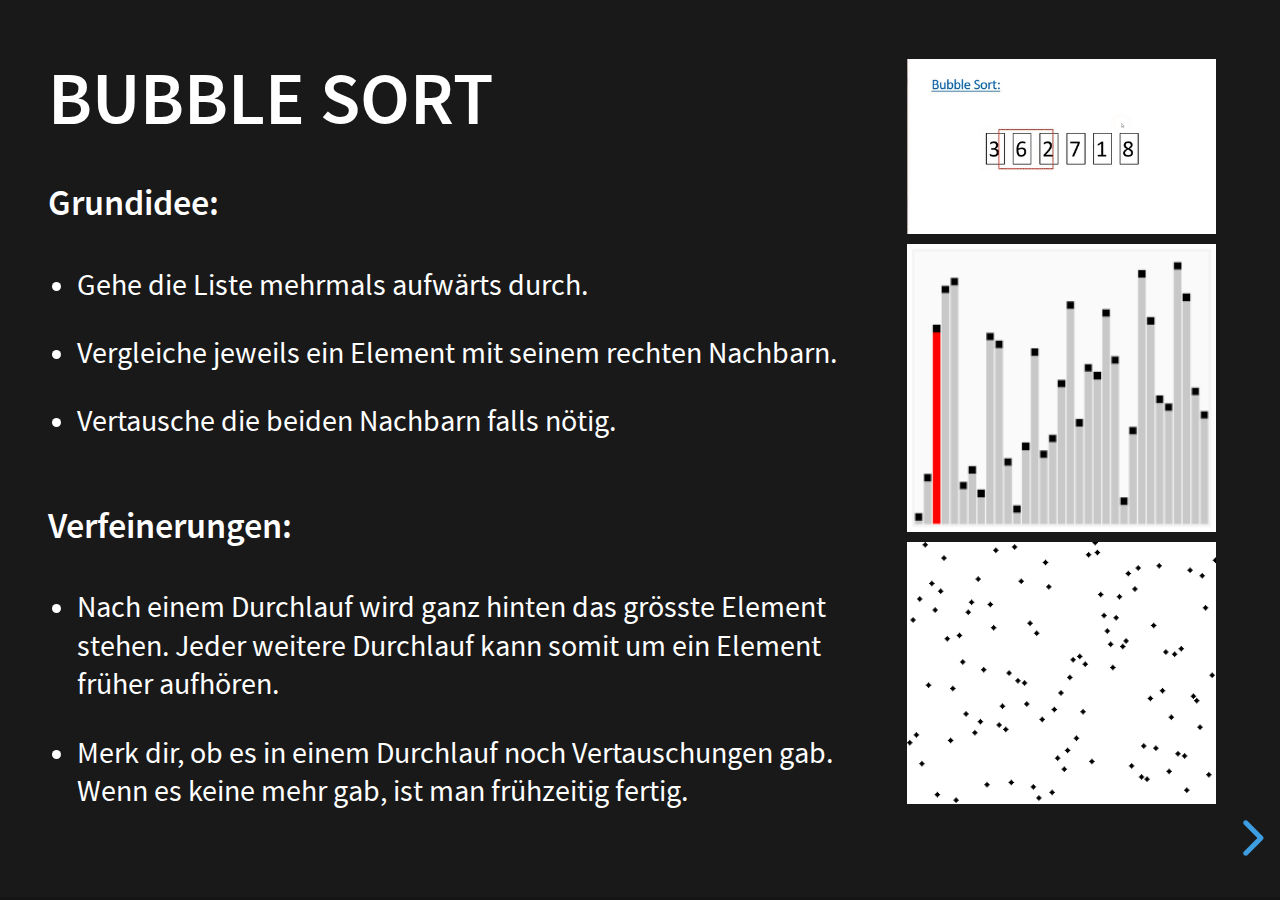
==== commit f6a67c2b: "Update index.html" ====
--- a/index.html
+++ b/index.html
@@ -4,7 +4,7 @@
 		<meta charset="utf-8">
 		<meta name="viewport" content="width=device-width, initial-scale=1.0, maximum-scale=1.0, user-scalable=no">
 
-		<title>reveal.js</title>
+		<title>Sorting</title>
 
 		<link rel="stylesheet" href="dist/reset.css">
 		<link rel="stylesheet" href="dist/reveal.css">
@@ -65,11 +65,11 @@
 							</ul>
 						</div>
 						<div class="rightcol media">
-							<img src="./media/selectionSort.gif">
+							<img src="./media/SelectionSort.gif">
 							
 						</div>
 					</div>
-					<img src="./media/selectionSortLonger.gif">
+					<img src="./media/SelectionSortLonger.gif">
 				</section>
 				<section >
 					<div class="twocol52">
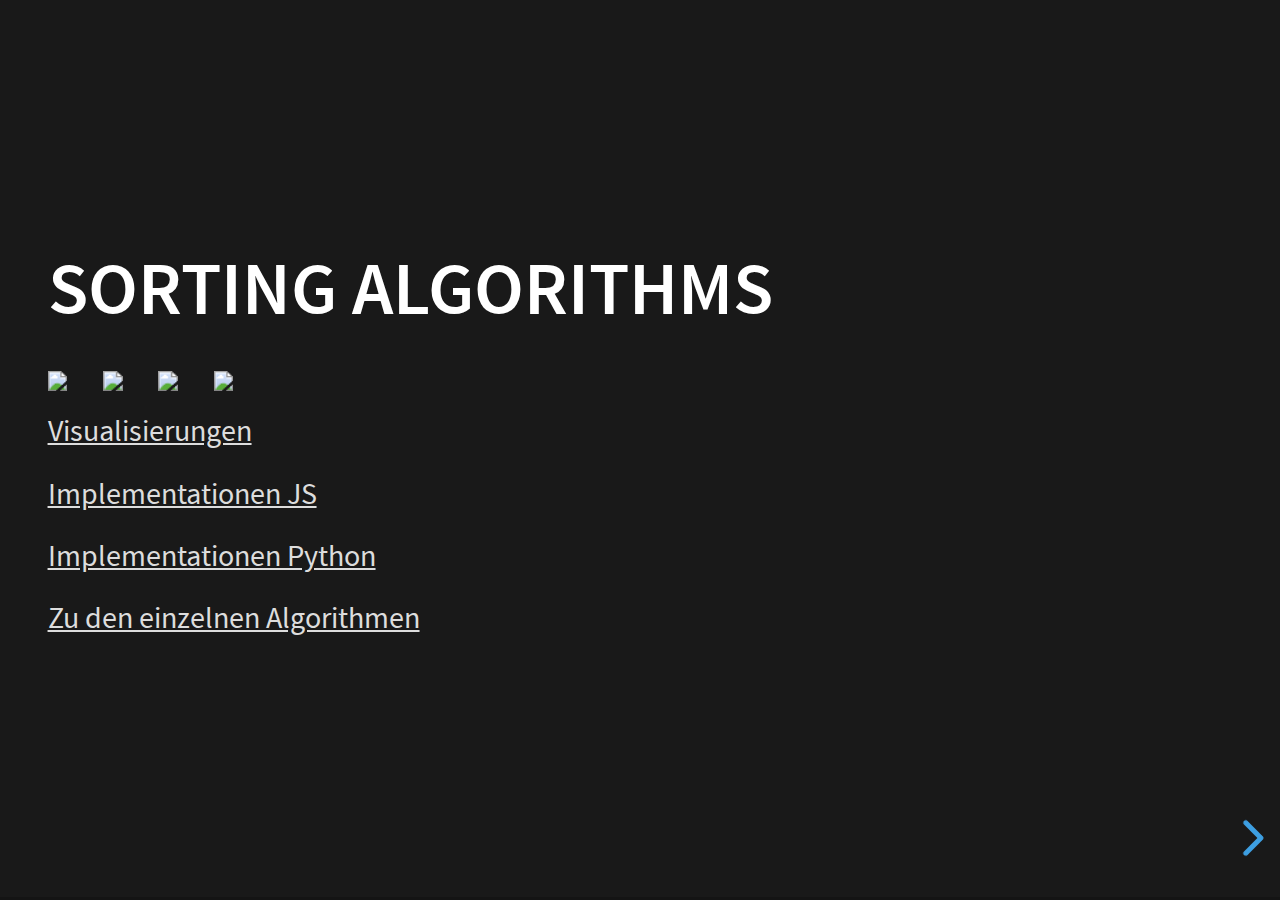
==== commit 4f9b66ad: "Add files via upload" ====
--- a/index.html
+++ b/index.html
@@ -4,7 +4,7 @@
 		<meta charset="utf-8">
 		<meta name="viewport" content="width=device-width, initial-scale=1.0, maximum-scale=1.0, user-scalable=no">
 
-		<title>Sorting</title>
+		<title>Sortierverfahren</title>
 
 		<link rel="stylesheet" href="dist/reset.css">
 		<link rel="stylesheet" href="dist/reveal.css">
@@ -17,76 +17,168 @@
 			.reveal .slides {text-align: left;}
 			.twocol52 {display: grid; gap: 1.5em; grid-template-columns: 5fr 2fr;}
 			.twocol32 {display: grid; gap: 2em; grid-template-columns: 3fr 2fr;}
+			.twocol11 {display: grid; gap: 2em; grid-template-columns: 1fr 1fr;}
 			.media img {width: 100%;}
 			.reveal .slides h2 {font-size: 1.2em; text-transform: none; margin: 1em 0 0.3em 0;}
 			li {margin: 1em 0;}
 			.scales video {height: 9em;}
+			.perf_explanation {background-color: white; color: black; padding: 1em; font-size: 0.7em;}
+			.perf_explanation img {height: 16em; margin-bottom: 1em;}
+			.perf_explanation li {margin: 0;}
+			.theta {font-weight: bold;}
+			.reveal .hint {color: #ddd; text-decoration: underline; cursor: pointer; margin: 0.4em 0; display: inline-block;}
+			.reveal .hint:hover {color: #ddf;}
+			.titleimages img {height: 5em; margin-right: 1em;}
 		</style>
 	</head>
 	<body>
 		<div class="reveal">
 			<div class="slides">
-				<section >
-					<div class="twocol52">
-						<div class="leftcol">
-							<h1>Bubble Sort</h1>
-							<h2>Grundidee:</h2>
-							<ul>
-								<li>Gehe die Liste mehrmals aufwärts durch.</li>
-								<li>Vergleiche jeweils ein Element mit seinem rechten Nachbarn.</li>
-								<li>Vertausche die beiden Nachbarn falls nötig.</li>
-							</ul>
-							<h2>Verfeinerungen:</h2>
-							<ul>
-								<li>Nach einem Durchlauf wird ganz hinten das grösste Element stehen.
-									Jeder weitere Durchlauf kann somit um ein Element früher aufhören.
-								</li>
-								<li>Merk dir, ob es in einem Durchlauf noch Vertauschungen gab.
-									Wenn es keine mehr gab, ist man frühzeitig fertig.
-								</li>
-							</ul>
-							<!--https://www.youtube.com/watch?v=JP5KkzdUEYI-->
-						</div>
-						<div class="rightcol media">
-							<img src="./media/bubblesort-numbers.gif">
-							<img src="./media/bubblesort.gif">
-							<img src="./media/bubblesort-fast.gif">
-						</div>
+				<section>
+					<h1>Sorting Algorithms</h1>
+					<div>
+						<div class="titleimages">
+							<img src="./media/bubbleSort.gif">
+							<img src="./media/heapSort.gif">
+							<img src="./media/insertionSort.gif">
+							<img src="./media/quickSort.gif">
+						</div>
+						<a class="hint" href="./viewer">Visualisierungen</a>
 					</div>
-				</section>
-				<section >
-					<div class="twocol32">
-						<div class="leftcol">
-							<h1>Selection Sort</h1>
-							<h2>Grundidee:</h2>
-							<ul>
-								<li>Ganz vorne muss das kleineste Element stehen.</li>
-								<li>Suche also das Minimum der Liste und vertausche es mit dem Element an der ersten Position, usw.</li>
-							</ul>
-						</div>
-						<div class="rightcol media">
-							<img src="./media/SelectionSort.gif">
-							
-						</div>
+					<div>
+						<a class="hint" href="./viewCodeJS.html" target="blank">Implementationen JS</a>
 					</div>
-					<img src="./media/SelectionSortLonger.gif">
-				</section>
-				<section >
-					<div class="twocol52">
-						<div class="leftcol">
-							<h1>Insertion Sort</h1>
-							<h2>Grundidee:</h2>
-							<ul>
-								<li>Das erste Element ist bereits eine sortierte Teilliste.</li>
-								<li>Nimm nun immer das nächste Element füge es am richtigen Ort ein.</li>
-								<li>Dazu kann man es soweit wie nötig nach vorne bewegen.</li>
-							</ul>
-						</div>
-						<div class="rightcol media">
-							<img src="./media/insertionSortNumbers.png">
-							<img src="./media/InsertionSort.gif">
-						</div>
+					<div>
+						<a class="hint" href="./viewCodePython.html" target="blank">Implementationen Python</a>
 					</div>
+					<div>
+						<span class="hint navigate-right">Zu den einzelnen Algorithmen</span>
+					</div>
+				</section>
+				<section>
+					<section>
+						<div class="twocol52">
+							<div class="leftcol">
+								<h1>Bubble Sort</h1>
+								<h2>Grundidee:</h2>
+								<ul>
+									<li>Gehe die Liste mehrmals aufwärts durch.</li>
+									<li>Vergleiche jeweils ein Element mit seinem rechten Nachbarn.</li>
+									<li>Vertausche die beiden Nachbarn falls nötig.</li>
+								</ul>
+								<h2>Verfeinerungen:</h2>
+								<ul>
+									<li>Nach einem Durchlauf wird ganz hinten das grösste Element stehen.
+										Jeder weitere Durchlauf kann somit um ein Element früher aufhören.
+									</li>
+									<li>Merk dir, ob es in einem Durchlauf noch Vertauschungen gab.
+										Wenn es keine mehr gab, ist man frühzeitig fertig.
+									</li>
+								</ul>
+								<!--https://www.youtube.com/watch?v=JP5KkzdUEYI-->
+							</div>
+							<div class="rightcol media">
+								<img src="./media/bubblesort-numbers.gif">
+								<img src="./media/bubbleSort.gif">
+								<img src="./media/bubblesort-fast.gif">
+							</div>
+						</div>
+					</section>
+					<section>
+						<h2>Performance von Bubble Sort</h2>
+						<div class="twocol11 perf_explanation">
+							<div>
+								<img src="./media/perf-sketch/bubbleSort.png">
+								<ul>
+									<li>Die Liste muss n mal durchgegangen werden.</li>
+									<li>Jeder Durchgang darf ein Element früher aufhören.</li>
+									<li>Im Durchschnitt umfasst also jeder Durchgang n/2 Elemente.</li>
+									<li>Die Laufzeit liegt somit im Bereich n * 0.5 n.</li>
+									<li>Das liegt in der Komplexitätsklasse: <span class="theta">Θ ( n² )</span></li>
+								</ul>
+							</div>
+							<div>
+								<img src="./media/perf-plot/bubbleSort.png">
+								<div>Benötigte Millisekunden zum Sortieren von N Elementen (in JS)</div>
+							</div>
+						</div>
+					</section>
+				</section>
+
+				<section >
+					<section>
+						<div class="twocol32">
+							<div class="leftcol">
+								<h1>Selection Sort</h1>
+								<h2>Grundidee:</h2>
+								<ul>
+									<li>Ganz vorne muss das kleineste Element stehen.</li>
+									<li>Suche also das Minimum der Liste und vertausche es mit dem Element an der ersten Position, usw.</li>
+								</ul>
+							</div>
+							<div class="rightcol media">
+								<img src="./media/selectionSort.gif">
+							</div>
+						</div>
+						<img src="./media/selectionSortLonger.gif">
+					</section>
+					<section>
+						<h2>Performance von Selection Sort</h2>
+						<div class="twocol11 perf_explanation">
+							<div>
+								<img src="./media/perf-sketch/selectionSort.png">
+								<ul>
+									<li>Es muss n mal das verbleibende Minimum gesucht werden.</li>
+									<li>Die verbleibende Liste wird jedes Mal um ein Element kürzer.</li>
+									<li>Im Durchschnitt umfasst also jeder Durchgang n/2 Elemente.</li>
+									<li>Die Laufzeit liegt somit im Bereich n * 0.5 n.</li>
+									<li>Das liegt in der Komplexitätsklasse: <span class="theta">Θ ( n² )</span></li>
+								</ul>
+							</div>
+							<div>
+								<img src="./media/perf-plot/selectionSort.png">
+								<div>Benötigte Millisekunden zum Sortieren von N Elementen (in JS)</div>
+							</div>
+						</div>
+					</section>
+				</section>
+				<section >
+					<section>
+						<div class="twocol52">
+							<div class="leftcol">
+								<h1>Insertion Sort</h1>
+								<h2>Grundidee:</h2>
+								<ul>
+									<li>Das erste Element ist bereits eine sortierte Teilliste.</li>
+									<li>Nimm nun immer das nächste Element füge es am richtigen Ort ein.</li>
+									<li>Dazu kann man es soweit wie nötig nach vorne bewegen.</li>
+								</ul>
+							</div>
+							<div class="rightcol media">
+								<img src="./media/insertionSortNumbers.png">
+								<img src="./media/InsertionSort.gif">
+							</div>
+						</div>
+					</section>
+					<section>
+						<h2>Performance von Insertion Sort</h2>
+						<div class="twocol11 perf_explanation">
+							<div>
+								<img src="./media/perf-sketch/insertionSort.png">
+								<ul>
+									<li>Es muss n mal ein Element in eine Liste eingefügt werden.</li>
+									<li>Die fertige Liste wird jedes Mal um ein Element länger.</li>
+									<li>Das wären im Durchschnitt n/2 Elemente. Der richtige Platz wird im Durchschnitt in der Mitte dieser Liste liegen.</li>
+									<li>Die Laufzeit liegt somit im Bereich n * 0.25 n.</li>
+									<li>Das liegt in der Komplexitätsklasse: <span class="theta">Θ ( n² )</span></li>
+								</ul>
+							</div>
+							<div>
+								<img src="./media/perf-plot/insertionSort.png">
+								<div>Benötigte Millisekunden zum Sortieren von N Elementen (in JS)</div>
+							</div>
+						</div>
+					</section>
 				</section>
 				<section >
 					<section>
@@ -109,6 +201,23 @@
 					</section>
 					<section>
 						<img src="./media/merge-sort.png">
+					</section>
+					<section>
+						<h2>Performance von Merge Sort</h2>
+						<div class="twocol11 perf_explanation">
+							<div>
+								<img src="./media/perf-sketch/mergeSort.png">
+								<ul>
+									<li>Der Baum hat log₂ n Ebenen</li>
+									<li>Auf jeder Ebene benötigt das Zusammenfügen der Teillisten insgesamt n Schritte.</li>
+									<li>Somit lautet die Komplexitätsklasse: <span class="theta">Θ ( n log n )</span></li>
+								</ul>
+							</div>
+							<div>
+								<img src="./media/perf-plot/mergeSort.png">
+								<div>Benötigte Millisekunden zum Sortieren von N Elementen (in JS)</div>
+							</div>
+						</div>
 					</section>
 				</section>
 				<section >
@@ -132,7 +241,7 @@
 							</ul>
 							</div>
 							<div class="rightcol media">
-								<img src="./media/QuickSort.gif">
+								<img src="./media/quickSort.gif">
 							</div>
 						</div>
 					</section>
@@ -158,6 +267,23 @@
 					</section>
 					<section>
 						<img src="./media/quick-sort.png">
+					</section>
+					<section>
+						<h2>Performance von Quick Sort</h2>
+						<div class="twocol11 perf_explanation">
+							<div>
+								<img src="./media/perf-sketch/quickSort.png">
+								<ul>
+									<li>Der Baum hat log₂ n Ebenen.</li>
+									<li>Auf jeder Ebene benötigt das Vergleichen aller Elemente mit dem Pivot n Schritte.</li>
+									<li>Somit lautet die Komplexitätsklasse: <span class="theta">Θ ( n log n )</span></li>
+								</ul>
+							</div>
+							<div>
+								<img src="./media/perf-plot/quickSort.png">
+								<div>Benötigte Millisekunden zum Sortieren von N Elementen (in JS)</div>
+							</div>
+						</div>
 					</section>
 				</section>
 				<section>
@@ -183,25 +309,66 @@
 						<div>Heaps können sehr gut als Priority Queues verwendet werden.</div>
 						<a href="http://btv.melezinek.cz/binary-heap.html">Heap Sort Visulization</a>
 					</section>
-				</section>
-				<section >
-					<div class="twocol32">
-						<div class="leftcol">
-							<h1>Bucket Sort</h1>
-							<h2>Grundidee:</h2>
-							<ul>
-								<li>Teile diesen Bereich in viele kleine Teilbereiche (Buckets) auf.</li>
-								<li>Platziere jedes Element im richtigen Bucket.</li>
-								<li>Sortiere nun die (wenigen) Elemente in den Buckets mit einem beliebigen Verfahren (z.B. Insertion Sort).</li>
-								<li>Dieses Vorgehen funktioniert nur, wenn die Elemente nicht zu ungleichmässig über einen bestimmten Bereich verteilt sind.</li>
-							</ul>
-						</div>
-						<div class="rightcol media" style="background-color: beige;">
-							<img src="./media/bucketSort.png">
-							<br><br>
-							<img src="./media/Bucket_2.webp">
-						</div>
-					</div>
+					<section>
+						<h2>Performance von Heap Sort</h2>
+						<div class="twocol11 perf_explanation">
+							<div>
+								<img src="./media/perf-sketch/heapSort.png">
+								<ul>
+									<li>Das Aufbauen des Heaps dauert n log n Schritte, wenn man jedes neue Element an die Spitze einfügt und dann hinuntersinken lässt.
+										Mit einer anderen Technik geht es sogar in Linearzeit.
+									</li>
+									<li>Um aus dem Heap die sortierte Liste zu erzeugen, muss man n mal das Maximum entnehmen. Danach muss das neu an der Spitze eingefügte Element an die passende Stelle sinken (maximal log₂ n Schritte).</li>
+									<li>Somit lautet die Komplexitätsklasse: <span class="theta">Θ ( n log n )</span></li>
+								</ul>
+							</div>
+							<div>
+								<img src="./media/perf-plot/heapSort.png">
+								<div>Benötigte Millisekunden zum Sortieren von N Elementen (in JS)</div>
+							</div>
+						</div>
+					</section>
+				</section>
+				<section >
+					<section>
+						<div class="twocol32">
+							<div class="leftcol">
+								<h1>Bucket Sort</h1>
+								<h2>Grundidee:</h2>
+								<ul>
+									<li>Teile diesen Bereich in viele kleine Teilbereiche (Buckets) auf.</li>
+									<li>Platziere jedes Element im richtigen Bucket.</li>
+									<li>Sortiere nun die (wenigen) Elemente in den Buckets mit einem beliebigen Verfahren (z.B. Insertion Sort).</li>
+									<li>Dieses Vorgehen funktioniert nur, wenn die Elemente nicht zu ungleichmässig über einen bestimmten Bereich verteilt sind.</li>
+								</ul>
+							</div>
+							<div class="rightcol media" style="background-color: beige;">
+								<img src="./media/bucketSort.png">
+								<br><br>
+								<img src="./media/Bucket_2.webp">
+							</div>
+						</div>
+					</section>
+					<section>
+						<h2>Performance von Bucket Sort</h2>
+						<div class="twocol11 perf_explanation">
+							<div>
+								<img src="./media/perf-sketch/bucketSort.png">
+								<ul>
+									<li>Zuerst wird die Liste durchlaufen, um das Maximum und Minimum zu finden (n Schritte).</li>
+									<li>Nun wird jedes Element in den passenden Bucket verschoben. Es hat soviele Buckets, dass in jedem Bucket im Durchschnitt eine konstante Anzahl Elemente sind (z.B. 16).
+										Dieses Zuordnet braucht auch n Schritte.
+									</li>
+									<li>Das Sortieren eines Buckets erfordert einige Schritte, ist jedoch unabhängig von n.</li>
+									<li>Somit lautet die Komplexitätsklasse: <span class="theta">Θ ( n )</span></li>
+								</ul>
+							</div>
+							<div>
+								<img src="./media/perf-plot/bucketSort.png">
+								<div>Benötigte Millisekunden zum Sortieren von N Elementen (in JS)</div>
+							</div>
+						</div>
+					</section>
 				</section>
 				<section >
 					<section>
@@ -230,6 +397,24 @@
 						<div>
 							Radix Sort wurde früher zum elektromechanischen<br>
 							Sortieren von Lochkarten verwendet.
+						</div>
+					</section>
+					<section>
+						<h2>Performance von Radix Sort</h2>
+						<div class="twocol11 perf_explanation">
+							<div>
+								<img src="./media/perf-sketch/radixSort.png">
+								<ul>
+									<li>Für jede (Dezimal-)Stelle müssen alle n Elemente durchlaufen werden.</li>
+									<li>Dieses Varfahren muss so oft wiederholt werden, wie es Ziffern gibt (k).</li>
+									<li>Insgesamt gibt es also k n Schritte.</li>
+									<li>Somit lautet die Komplexitätsklasse: <span class="theta">Θ ( n )</span></li>
+								</ul>
+							</div>
+							<div>
+								<img src="./media/perf-plot/radixSort.png">
+								<div>Benötigte Millisekunden zum Sortieren von N Elementen (in JS)</div>
+							</div>
 						</div>
 					</section>
 				</section>
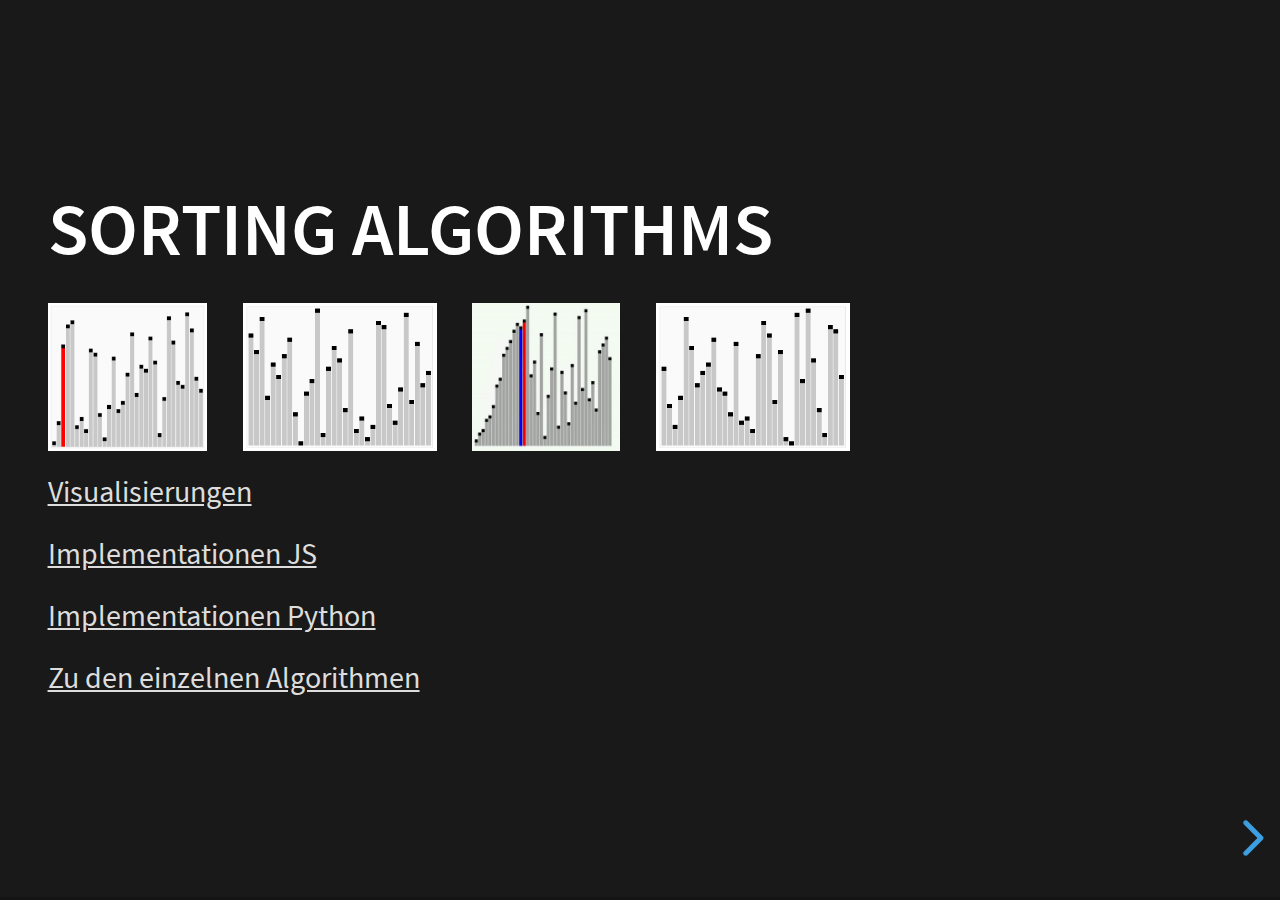
==== commit 2ddcc129: "correct typo" ====
--- a/index.html
+++ b/index.html
@@ -156,7 +156,7 @@
 							</div>
 							<div class="rightcol media">
 								<img src="./media/insertionSortNumbers.png">
-								<img src="./media/InsertionSort.gif">
+								<img src="./media/insertionSort.gif">
 							</div>
 						</div>
 					</section>
